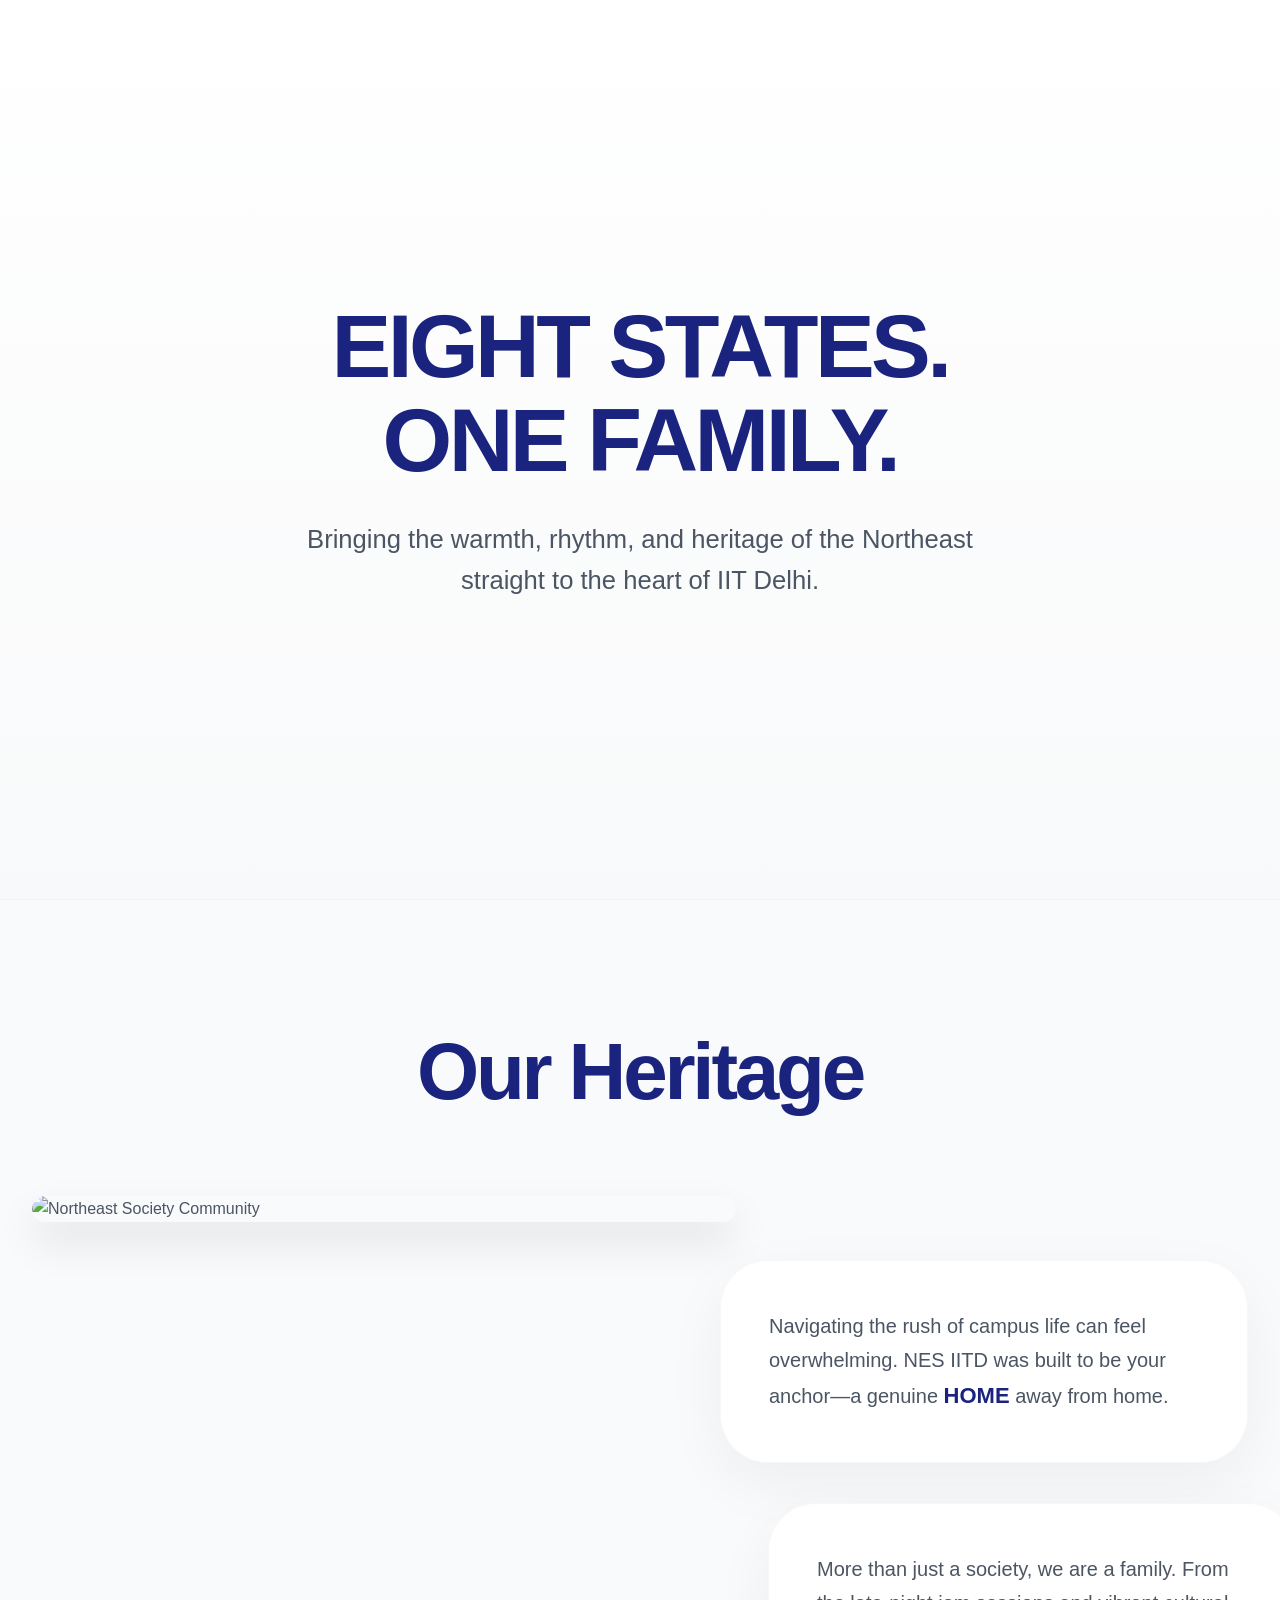
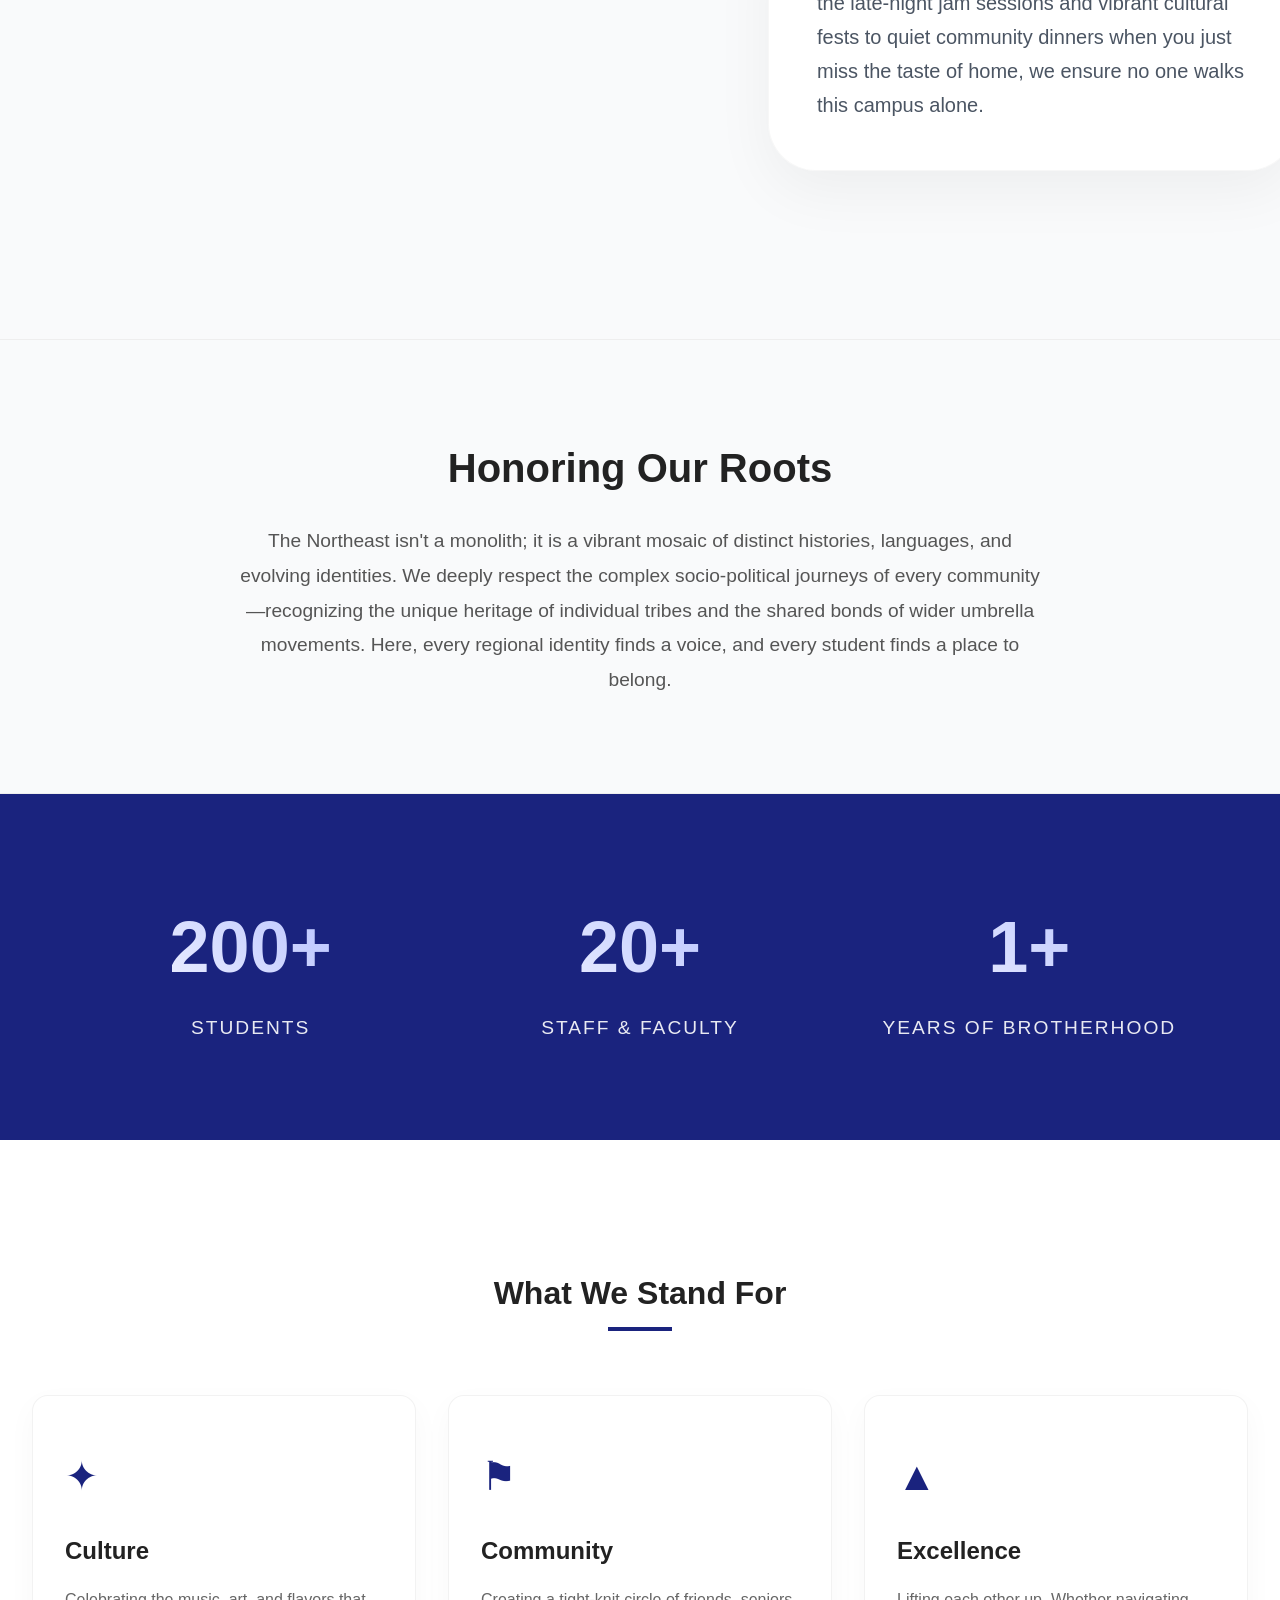
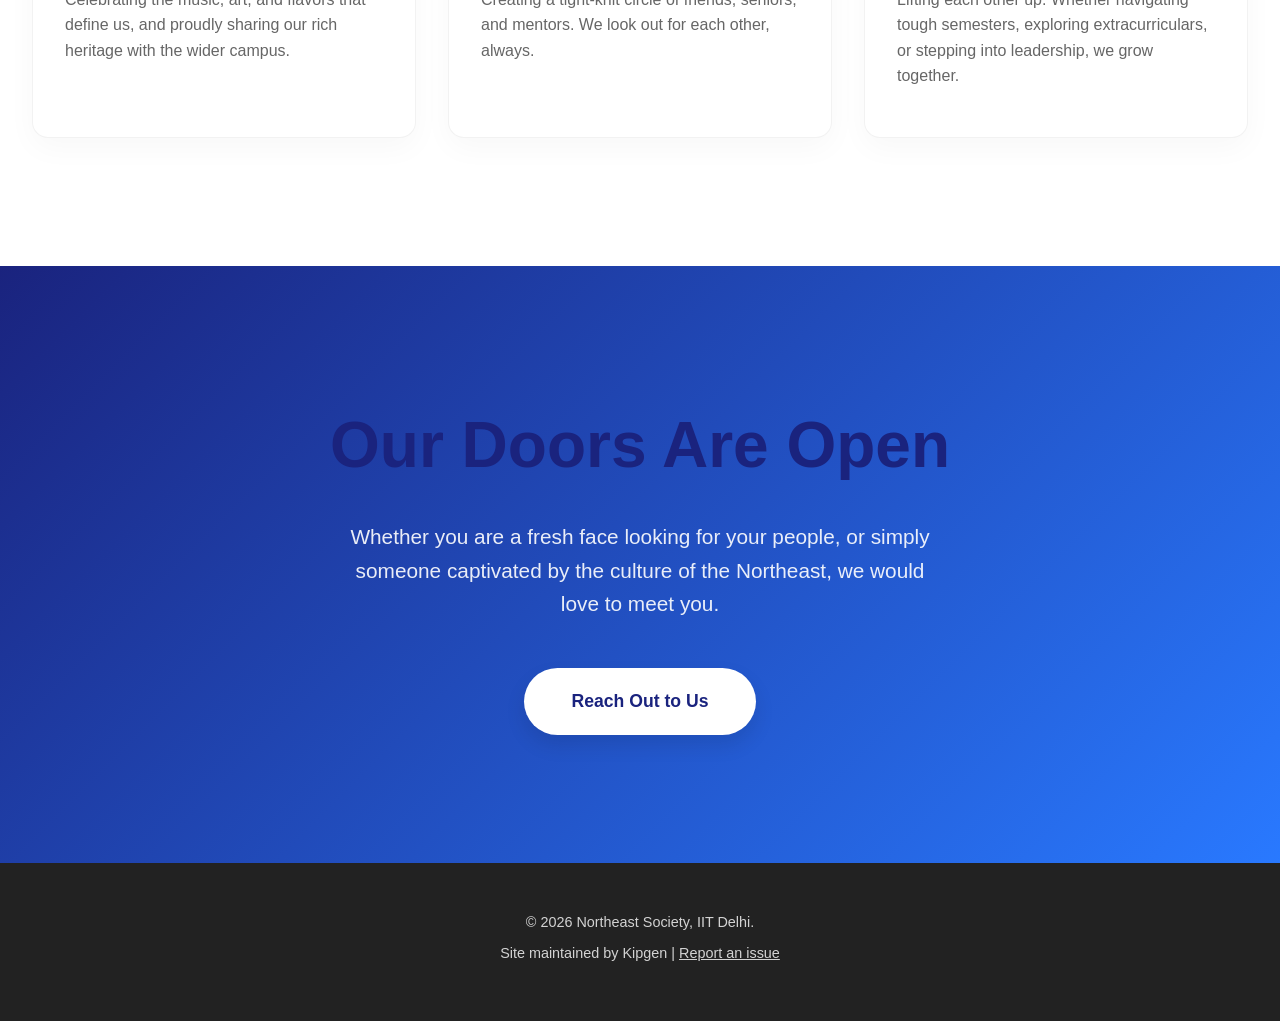
==== about.html @ 0f466239 "v15" ====
<!DOCTYPE html>
<html lang="en">
<head>
    <meta charset="UTF-8">
    <meta name="viewport" content="width=device-width, initial-scale=1.0">
    <meta http-equiv="Content-Security-Policy" content="default-src 'self'; img-src 'self' https://res.cloudinary.com; style-src 'self' 'unsafe-inline' https://fonts.googleapis.com; font-src 'self' https://fonts.gstatic.com; script-src 'self' 'unsafe-inline';">

    <title>Northeast Society, IIT Delhi</title>
    <meta name="description" content="The Northeast Society is your anchor at IIT Delhi. We bridge the gap between the Eight Sister States and campus life, creating a genuine home away from home.">
    <meta name="author" content="Northeast Society, IIT Delhi">
    <meta name="theme-color" content="#1A237E">

    <meta property="og:title" content="Northeast Society, IIT Delhi">
    <meta property="og:description" content="This is the official website for the Northeast Society, IITD. We are a family that bridges the gap between the Eight Sister States and campus life.">
    <meta property="og:image" content="https://res.cloudinary.com/dniy8inc1/image/upload/w_1200,q_auto,f_auto/v1780009978/neslogo_wqwnsd.jpg">
    <meta property="og:url" content="https://kipgenn.github.io/northeast-society-website/">
    <meta property="og:type" content="website">

    <link rel="icon" type="image/jpeg" href="https://res.cloudinary.com/dniy8inc1/image/upload/w_64,q_auto,f_auto/v1780009978/neslogo_wqwnsd.jpg">
    <link rel="apple-touch-icon" href="https://res.cloudinary.com/dniy8inc1/image/upload/w_180,q_auto,f_auto/v1780009978/neslogo_wqwnsd.jpg">
    <link rel="preconnect" href="https://fonts.googleapis.com">
    <link rel="preconnect" href="https://fonts.gstatic.com" crossorigin>
    <link href="https://fonts.googleapis.com/css2?family=Roboto:wght@400;500;700;900&display=swap" rel="stylesheet">
    <link rel="stylesheet" href="styles.css?v=15.0">
    <link rel="stylesheet" href="about.css?v=15.0">
</head>
<body> 

    <!-- <header>
        <div class="g1">
            <a href="index.html">
                <img src="https://res.cloudinary.com/dniy8inc1/image/upload/w_120,q_auto,f_auto/v1780009978/neslogo_wqwnsd.jpg" alt="NEO Logo">
                <div>
                    <h1>Northeast Society</h1>
                    <h2>IIT Delhi</h2>
                </div>
            </a>
        </div>
    </header> -->

    <main>
        
        <section class="hero-text-fullscreen">
            <div class="dynamic-text-container">
                <h1>Eight States.<br>One Family.</h1>
                <p>Bringing the warmth, rhythm, and heritage of the Northeast straight to the heart of IIT Delhi.</p>
            </div>
        </section>

<section class="about-section heritage-gallery">
    <h2 class="gallery-heading reveal-on-scroll">Our Heritage</h2>
    
    <div class="gallery-container">
        <div class="story-image reveal-on-scroll delay-1">
            <img src="https://res.cloudinary.com/dniy8inc1/image/upload/w_1200,c_fill,q_auto,f_auto/v1780111053/p22_uwu67s.jpg" alt="Northeast Society Community" loading="lazy">
        </div>
        
        <div class="story-content reveal-on-scroll delay-2">
            <div class="narrative-block first">
                <p>Navigating the rush of campus life can feel overwhelming. NES IITD was built to be your anchor—a genuine <span class="highlight">HOME</span> away from home.</p>
            </div>
            <div class="narrative-block second">
                <p>More than just a society, we are a family. From the late-night jam sessions and vibrant cultural fests to quiet community dinners when you just miss the taste of home, we ensure no one walks this campus alone.</p>
            </div>
        </div>
    </div>
</section>

        <section class="roots-section">
            <div class="roots-content">
                <h2>Honoring Our Roots</h2>
                <p>The Northeast isn't a monolith; it is a vibrant mosaic of distinct histories, languages, and evolving identities. We deeply respect the complex socio-political journeys of every community—recognizing the unique heritage of individual tribes and the shared bonds of wider umbrella movements. Here, every regional identity finds a voice, and every student finds a place to belong.</p>
            </div>
        </section>

        <section class="stats-container">
            <div class="stats-grid">
                <div class="stat-item">
                    <h4>200+</h4>
                    <p>Students</p>
                </div>
                <div class="stat-item">
                    <h4>20+</h4>
                    <p>Staff & Faculty</p>
                </div>
                <div class="stat-item">
                    <h4>1+</h4>
                    <p>Years of Brotherhood</p>
                </div>
            </div>
        </section>

        <section class="about-section">
            <div class="section-header">
                <h2>What We Stand For</h2>
                <div class="underline"></div>
            </div>
            
            <div class="pillars-grid">
                <div class="pillar-card">
                    <div class="pillar-icon">✦</div>
                    <h3>Culture</h3>
                    <p>Celebrating the music, art, and flavors that define us, and proudly sharing our rich heritage with the wider campus.</p>
                </div>
                <div class="pillar-card">
                    <div class="pillar-icon">⚑</div>
                    <h3>Community</h3>
                    <p>Creating a tight-knit circle of friends, seniors, and mentors. We look out for each other, always.</p>
                </div>
                <div class="pillar-card">
                    <div class="pillar-icon">▲</div>
                    <h3>Excellence</h3>
                    <p>Lifting each other up. Whether navigating tough semesters, exploring extracurriculars, or stepping into leadership, we grow together.</p>
                </div>
            </div>
        </section>

        <section class="cta-section">
            <h2>Our Doors Are Open</h2>
            <p>Whether you are a fresh face looking for your people, or simply someone captivated by the culture of the Northeast, we would love to meet you.</p>
            <a href="mailto:contact@northeastsocietyiitd67.com" class="cta-btn">Reach Out to Us</a>
        </section>

    </main>

    <footer>
        <div class="footer-content">
            <p>&copy; 2026 Northeast Society, IIT Delhi.</p>
            <p>
                Site maintained by Kipgen | <a href="mailto:thanggousemkipgen@example.com">Report an issue</a>
            </p>
        </div>
    </footer>

    <script src="script.js"></script>
</body>
</html>
---- styles.css ----
@import url('https://fonts.googleapis.com/css2?family=Roboto:wght@400;500;700;900&display=swap');

:root {
    --bg-color: #FAFAFA;
    --text-main: #222222;
    --accent: #1A237E; 
    --accent-vibrant: #2979FF; 
}

html, body {
    width: 100%;
    overflow-x: hidden;
}
html { scroll-behavior: smooth; }

* {
    margin: 0;
    padding: 0;
    box-sizing: border-box;
    -webkit-tap-highlight-color: transparent;
}

a:focus-visible, button:focus-visible {
    outline: 3px solid var(--accent-vibrant);
    outline-offset: 2px;
}

body {
    font-family: 'Segoe UI', Roboto, Helvetica, Arial, sans-serif;
    background-color: var(--bg-color);
    color: var(--text-main);
    line-height: 1.6;
    overflow-x: hidden;
}

/* GLOBAL STYLES */
section { padding: 5rem 1rem; }

.section-header { text-align: center; margin-bottom: 3rem; }
.section-header h2 { font-size: 2rem; color: var(--text-main); }
.section-header .underline { 
    width: 4rem; 
    height: 4px; 
    background-color: var(--accent); 
    margin: 0.5rem auto 0 auto; 
}

header {
    position: fixed;
    top: -150px; 
    left: 0;
    width: 100%;
    z-index: 9999;
    transition: top 0.4s cubic-bezier(0.25, 1, 0.5, 1);
    display: flex;
    justify-content: space-between;
    align-items: center;
    padding: 1rem 2rem;
    background: rgba(0, 0, 0, 0.65);
    backdrop-filter: blur(20px);
    -webkit-backdrop-filter: blur(20px);
    border-bottom: 1px solid rgba(255, 255, 255, 0.1);
    transition: top 0.4s cubic-bezier(0.25, 1, 0.5, 1), padding 0.3s ease, background 0.3s ease;
}

header.header-scrolled {
    top: 0; 
    padding: 0.5rem 2rem;
    background: rgba(0, 0, 0, 0.9);
}

.g1 {
    display: flex;
    flex-direction: row;
    align-items: center;
    gap: 1.2rem;
    transition: height 0.3s ease;
}

.g1 a {
    display: flex;
    align-items: center;
    gap: 1.2rem;
    text-decoration: none;
}

.g1 img {
    height: 5rem;
    width: auto;
    border-radius: 0.5rem;
    box-shadow: 0 0 0 2px rgba(255,255,255,0.6);
}

header.header-scrolled .g1 img {
    height: 3.5rem;
}

.g1 div {
    display: flex;
    flex-direction: column;
}

.g1 h1, .g1 h2 {
    margin: 0;
    line-height: 1.2;
}

.g1 h1 {
    color: #ffffff;
    font-size: 1.8rem;
    font-weight: 800;
}

.g1 h2 {
    font-size: 1.1rem;
    font-weight: 600;
    color: rgba(255, 255, 255, 0.8);
    letter-spacing: 0.05em;
    margin-top: 0.2rem;
}

/* HERO BLOCKS */
.hero-fullscreen {
    position: relative;
    height: 100vh;
    display: flex;
    align-items: center;
    justify-content: center;
    overflow: hidden;
    background-color: #000;
}
.hero-parallax-wrapper { position: absolute; top: -5%; left: -5%; width: 110%; height: 110%; z-index: 1; will-change: transform; }
.hero-bg { width: 100%; height: 100%; object-fit: cover; filter: brightness(0.5); transform: scale(1.05); animation: slowZoom 15s linear infinite alternate; transition: object-position 0.6s ease; }
.hero-content-main { text-align: center; color: white; z-index: 2; animation: fadeUp 1s cubic-bezier(0.165, 0.84, 0.44, 1) forwards; padding: 0 2rem; }
.hero-content-main h1 { font-size: clamp(3.5rem, 8vw, 7.5rem); font-weight: 900; letter-spacing: -0.04em; margin-bottom: 0.5rem; line-height: 1.1; text-shadow: 0 10px 30px rgba(0,0,0,0.5); }
.hero-content-main p { font-size: clamp(1rem, 2vw, 1.4rem); font-weight: 500; letter-spacing: 0.3em; text-transform: uppercase; opacity: 0.9; }

.hero-text-fullscreen {
    height: 100vh; 
    width: 100%;
    display: flex;
    align-items: center;
    justify-content: center;
    background-color: #ffffff;
    text-align: center;
    padding: 0 2rem;
    overflow: hidden;
    position: relative;
    border-bottom: 1px solid #f3f4f6; 
}
.dynamic-text-container { will-change: transform, opacity; }
.dynamic-text-container h1 { font-size: clamp(4rem, 10vw, 8rem); color: #1a237e; font-weight: 900; line-height: 1.05; margin-bottom: 1.5rem; letter-spacing: -0.04em; }
.dynamic-text-container p { font-size: clamp(1.1rem, 2vw, 1.5rem); color: #4b5563; max-width: 700px; margin: 0 auto; font-weight: 500; }

/* UTILITIES & ANIMATIONS */
.heritage-melt { background: linear-gradient(180deg, #ffffff 0%, #f9fafb 15%, #f9fafb 100%); }

@keyframes slowZoom { from { transform: scale(1.05); } to { transform: scale(1.15); } }
@keyframes fadeUp { from { opacity: 0; transform: translateY(30px); } to { opacity: 1; transform: translateY(0); } }
/* -----------------------------------------
   PAGE LOADER (PREMIUM WITH LOGO)
----------------------------------------- */
#page-loader {
    position: fixed; inset: 0; z-index: 99999; 
    background: #000000;
    display: flex; align-items: center; justify-content: center;
    transition: transform 1s cubic-bezier(0.75, 0, 0.25, 1), opacity 1s ease;
}

#page-loader.loader-hidden { 
    transform: translateY(-100%);
    opacity: 0;
    pointer-events: none; 
}

.loader-inner { 
    display: flex; flex-direction: column; align-items: center; 
}

.loader-logo { 
    width: 5.5rem; height: 5.5rem; border-radius: 50%; object-fit: cover; 
    opacity: 0;
    margin-bottom: 2rem; 
    animation: 
        premiumReveal 1.8s cubic-bezier(0.2, 1, 0.3, 1) forwards,
        logoBreathe 3s ease-in-out infinite 1.8s; 
}

.loader-wordmark { 
    display: flex; flex-direction: column; align-items: center; gap: 1.5rem; 
}

.loader-title { 
    font-size: clamp(1rem, 2.5vw, 1.6rem); 
    font-weight: 500; 
    letter-spacing: 0.5em; 
    color: #ffffff; 
    text-transform: uppercase; 
    display: flex; 
    justify-content: center; 
    margin-right: -0.5em; 
}

.loader-title .letter {
    display: inline-block;
    opacity: 0;
    animation: cinematicLetterWave 4.5s ease-in-out infinite;
    will-change: transform, opacity, filter;
}

.loader-title .letter.space { 
    width: 0.4em; 
}

.loader-sub { 
    font-size: 0.9rem; 
    font-weight: 400; 
    letter-spacing: 0.4em; 
    color: rgba(255, 255, 255, 0.6); 
    text-transform: uppercase; 
    margin-top: 1rem; 
    opacity: 0; 
    animation: 
        textFadeIn 2s ease 1.5s forwards,
        textPulse 3s ease-in-out infinite 3.5s; 
}

=
@keyframes textPulse {

    0%, 100% { opacity: 0.5; }
    50% { opacity: 0.9; }
}

/* --- THE KEYFRAMES --- */
@keyframes premiumReveal {
    0% { opacity: 0; transform: scale(0.8) translateY(20px); filter: blur(15px); box-shadow: 0 0 0 rgba(255,255,255,0); }
    100% { opacity: 1; transform: scale(1) translateY(0); filter: blur(0); box-shadow: 0 10px 40px rgba(255, 255, 255, 0.08); }
}

@keyframes logoBreathe {
    0%, 100% { box-shadow: 0 10px 40px rgba(255, 255, 255, 0.08); }
    50% { box-shadow: 0 10px 50px rgba(255, 255, 255, 0.25); }
}

@keyframes textFadeIn {
    0% { opacity: 0; transform: translateY(10px); }
    100% { opacity: 1; transform: translateY(0); }
}

@keyframes textPulse {
    0%, 100% { opacity: 0.3; }
    50% { opacity: 0.8; }
}

@keyframes cinematicLetterWave {
    0% { opacity: 0; filter: blur(8px); transform: translateY(8px) scale(0.95); }
    15%, 65% { opacity: 1; filter: blur(0); transform: translateY(0) scale(1); }
    80%, 100% { opacity: 0; filter: blur(8px); transform: translateY(-8px) scale(0.95); }
}
/* FOOTER */
footer { background-color: var(--text-main); color: #ffffff; text-align: center; padding: 3rem 1rem; }
footer p { font-size: 0.9rem; opacity: 0.8; color: #ffffff; margin-bottom: 0.5rem; }
footer a { color: #ffffff; text-decoration: underline; }


@media (max-width: 48rem) {
    header { padding: 0.8rem 1.2rem; }
    header .g1 img { height: 48px; border-radius: 6px; }
    header .g1 h1 { font-size: 1.3rem; }
    header .g1 h2 { font-size: 0.85rem; }
    .hero-bg { object-position: 75% center; } 
}


@media (prefers-reduced-motion: reduce) {
    .marquee-track { animation-play-state: paused !important; }
    .bento-card, .card, .marquee-track img { transition: none !important; transform: none !important; }
    .hero-bg { animation: none !important; }
}

.scroll-cascade {
    position: absolute;
    bottom: 2.5rem;
    left: 50%;
    transform: translateX(-50%);
    display: flex;
    flex-direction: column;
    align-items: center;
    z-index: 50;
    color: #ffffff;
    opacity: 0.8;
    transition: opacity 0.3s ease;
    mix-blend-mode: difference;
    will-change: opacity;
    backface-visibility: hidden;
}

.scroll-cascade:hover { opacity: 1; }
.scroll-cascade .chevron { width: 2.5rem; height: 2.5rem; opacity: 0; animation: cascade-pulse 2s infinite cubic-bezier(0.4, 0, 0.2, 1); }
.scroll-cascade .chevron + .chevron { margin-top: -1.5rem; }
.scroll-cascade .c1 { animation-delay: 0s; }
.scroll-cascade .c2 { animation-delay: 0.15s; }
.scroll-cascade .c3 { animation-delay: 0.3s; }

@keyframes cascade-pulse {
    0% { opacity: 0; transform: translateY(-10px); }
    50% { opacity: 1; transform: translateY(0); }
    100% { opacity: 0; transform: translateY(10px); }
}

#featured-content { scroll-margin-top: 4.5rem; }
---- about.css ----
body {
    font-family: 'Roboto', sans-serif;
    -webkit-font-smoothing: antialiased; 
    -moz-osx-font-smoothing: grayscale;
    color: #4b5563; 
    background-color: #ffffff;
}

h1, h2, h3, h4, h5, h6 {
    font-family: 'Roboto', sans-serif;
    color: #1a237e; 
    margin: 0;
}

p, a, span, div {
    font-family: inherit;
}


.hero-text-fullscreen {
    min-height: 80vh;
    display: flex;
    align-items: center;
    justify-content: center;
    text-align: center;
    padding: 2rem;
    background: linear-gradient(to bottom, #ffffff, #f8f9fa);
    position: relative;
    overflow: hidden;
}

.dynamic-text-container {
    will-change: transform, opacity;
    max-width: 80rem;
    margin: 0 auto;
}

.dynamic-text-container h1 {
    font-size: clamp(3.5rem, 7vw, 6rem);
    font-weight: 900;
    color: var(--accent);
    line-height: 1.05;
    margin-bottom: 2rem;
    letter-spacing: -0.04em;
    text-transform: uppercase;
}

.dynamic-text-container p {
    font-size: clamp(1.2rem, 2.5vw, 1.6rem);
    color: #4b5563;
    max-width: 700px;
    margin: 0 auto;
    line-height: 1.6;
    font-weight: 400;
}

.about-section {
    padding: 8rem 2rem;
    max-width: 85rem;
    margin: 0 auto;
}

.story-grid {
    display: grid;
    grid-template-columns: 1fr 1fr;
    gap: 4rem;
    align-items: center;
}

.story-text h2 {
    font-size: 3rem;
    color: var(--text-main);
    margin-bottom: 2rem;
    position: relative;
}

.story-text h2::after {
    content: '';
    position: absolute;
    bottom: -10px;
    left: 0;
    width: 60px;
    height: 4px;
    background-color: var(--accent);
    border-radius: 2px;
}

.story-text p {
    font-size: 1.15rem;
    line-height: 1.8;
    color: #444;
    margin-bottom: 1.5rem;
}

.story-image {
    position: relative;
    border-radius: 1rem;
    overflow: hidden;
    box-shadow: 0 20px 40px rgba(0,0,0,0.1);
}

.story-image img {
    width: 100%;
    height: 100%;
    object-fit: cover;
    display: block;
    transition: transform 0.7s ease;
}

.story-image:hover img {
    transform: scale(1.05);
}

.pillars-grid {
    display: grid;
    grid-template-columns: repeat(auto-fit, minmax(280px, 1fr));
    gap: 2rem;
    margin-top: 4rem;
}

.pillar-card {
    background: #ffffff;
    padding: 3rem 2rem;
    border-radius: 1rem;
    box-shadow: 0 10px 30px rgba(0,0,0,0.03);
    border: 1px solid rgba(0,0,0,0.05);
    transition: all 0.4s cubic-bezier(0.175, 0.885, 0.32, 1.275);
}

.pillar-card:hover {
    transform: translateY(-10px);
    box-shadow: 0 20px 40px rgba(26, 35, 126, 0.1);
    border-color: rgba(26, 35, 126, 0.2);
}

.pillar-icon {
    font-size: 2.5rem;
    color: var(--accent);
    margin-bottom: 1.5rem;
}

.pillar-card h3 {
    font-size: 1.5rem;
    margin-bottom: 1rem;
    color: var(--text-main);
}

.pillar-card p {
    color: #666;
    line-height: 1.6;
}

.stats-container {
    background-color: var(--accent);
    padding: 6rem 2rem;
    color: white;
    text-align: center;
}

.stats-grid {
    display: grid;
    grid-template-columns: repeat(auto-fit, minmax(200px, 1fr));
    gap: 3rem;
    max-width: 70rem;
    margin: 0 auto;
}

.stat-item h4 {
    font-size: 4.5rem;
    font-weight: 800;
    margin-bottom: 0.5rem;
    background: linear-gradient(45deg, #ffffff, #a3b1ff);
    -webkit-background-clip: text;
    -webkit-text-fill-color: transparent;
}

.stat-item p {
    font-size: 1.2rem;
    font-weight: 500;
    text-transform: uppercase;
    letter-spacing: 2px;
    opacity: 0.9;
}

.roots-section {
    background-color: #F9FAFB;
    padding: 6rem 2rem;
    border-top: 1px solid #eee;
    border-bottom: 1px solid #eee;
}

.roots-content {
    max-width: 50rem;
    margin: 0 auto;
    text-align: center;
}

.roots-content h2 {
    font-size: 2.5rem;
    color: var(--text-main);
    margin-bottom: 1.5rem;
}

.roots-content p {
    font-size: 1.2rem;
    line-height: 1.8;
    color: #555;
}

.legacy-grid {
    display: grid;
    grid-template-columns: 1fr 1fr;
    gap: 3rem;
    margin-top: 3rem;
    align-items: center;
}

.legacy-text p {
    font-size: 1.15rem;
    line-height: 1.8;
    color: #444;
    margin-bottom: 1rem;
}

.cta-section {
    background: linear-gradient(135deg, var(--accent), var(--accent-vibrant));
    padding: 8rem 2rem;
    text-align: center;
    color: white;
}

.cta-section h2 {
    font-size: clamp(2.5rem, 5vw, 4rem);
    font-weight: 800;
    margin-bottom: 1.5rem;
}

.cta-section p {
    font-size: 1.3rem;
    opacity: 0.9;
    margin-bottom: 3rem;
    max-width: 600px;
    margin-left: auto;
    margin-right: auto;
}

.cta-btn {
    display: inline-block;
    padding: 1.2rem 3rem;
    background-color: white;
    color: var(--accent);
    text-decoration: none;
    border-radius: 3rem;
    font-weight: 700;
    font-size: 1.1rem;
    transition: all 0.3s ease;
    box-shadow: 0 10px 20px rgba(0,0,0,0.1);
}

.cta-btn:hover {
    transform: translateY(-3px);
    box-shadow: 0 15px 30px rgba(0,0,0,0.2);
}

@keyframes fadeUp {
    from { opacity: 0; transform: translateY(30px); }
    to { opacity: 1; transform: translateY(0); }
}

@media (max-width: 64rem) {
    .story-grid { grid-template-columns: 1fr; }
    .story-image { order: -1; }
    .about-section { padding: 4rem 2rem; }
}
/* HERITAGE GALLERY LAYOUT */
.heritage-gallery {
    padding: 8rem 2rem;
    background-color: #f9fafb;
    overflow-x: hidden;
}

.gallery-heading {
    font-size: clamp(3rem, 7vw, 5rem);
    color: #1a237e;
    font-weight: 900;
    text-align: center;
    max-width: 900px;
    margin: 0 auto 5rem auto;
    letter-spacing: -0.04em;
    line-height: 1.1;
}

.gallery-container {
    position: relative;
    max-width: 1400px;
    margin: 0 auto;
    display: flex;
    align-items: flex-start;
    gap: 4rem;
}

.heritage-gallery .story-image {
    width: 60%;
    position: relative;
    z-index: 1;
}

.heritage-gallery .story-image img {
    width: 100%;
    height: auto;
    object-fit: cover;
    border-radius: 48px; 
    filter: saturate(110%);
    box-shadow: 0 30px 60px -15px rgba(26, 35, 126, 0.2);
    position: relative;
    z-index: 1;
    
    transform: translateZ(0); 
    backface-visibility: hidden;
    will-change: transform;
}
.heritage-gallery .story-content {
    width: 45%;
    margin-top: 4rem;
    margin-left: -5rem;
    position: relative;
    z-index: 10; 
}

.narrative-block {
    background: rgba(255, 255, 255, 0.95);
    backdrop-filter: blur(10px);
    padding: 3rem;
    border-radius: 48px;
    box-shadow: 0 20px 60px rgba(0, 0, 0, 0.05);
    border: 1px solid rgba(0, 0, 0, 0.03);
    margin-bottom: 2.5rem;
}

.narrative-block p {
    font-size: 1.25rem;
    color: #4b5563;
    line-height: 1.7;
    margin: 0;
}

.narrative-block .highlight {
    font-weight: 700;
    color: #1a237e;
    font-size: 1.1em;
}

.heritage-gallery .story-content .second {
    margin-left: 3rem;
    width: 100%;
}

@media (max-width: 1024px) {
    .gallery-container {
        flex-direction: column;
        gap: 0;
    }
    .heritage-gallery .story-image,
    .heritage-gallery .story-content {
        width: 100%;
    }
    .heritage-gallery .story-image {
        margin-bottom: 0;
    }
    .heritage-gallery .story-content {
        margin-top: -4rem;
        margin-left: 0;
    }
    .heritage-gallery .story-image img {
        border-radius: 60px;
    }
    .narrative-block {
        border-radius: 24px;
        padding: 2rem;
    }
    .heritage-gallery .story-content .second {
        margin-left: 0;
        width: 100%;
    }
}

* {
    margin: 0;
    padding: 0;
    box-sizing: border-box;
    outline: 0px !important; 
    -webkit-tap-highlight-color: transparent;
}

html, body {
    width: 100%;
    overflow-x: hidden; 
}
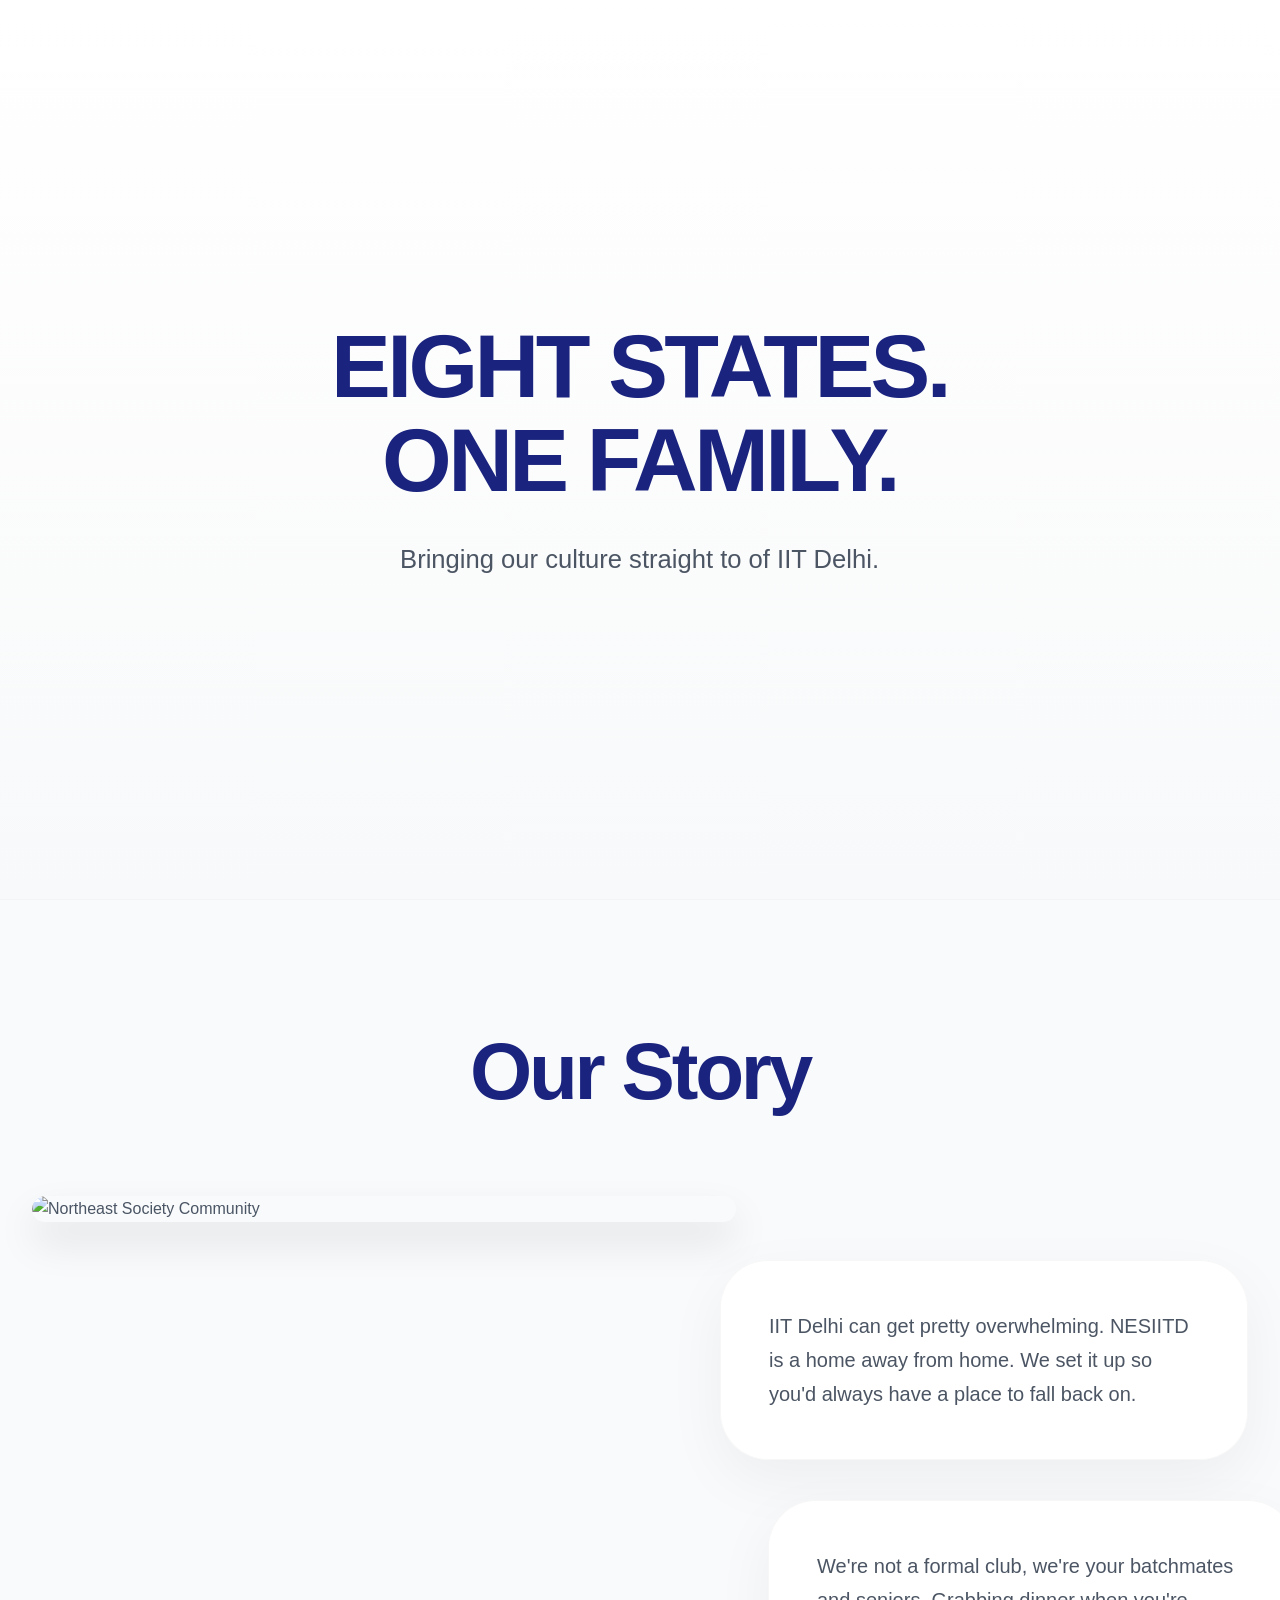
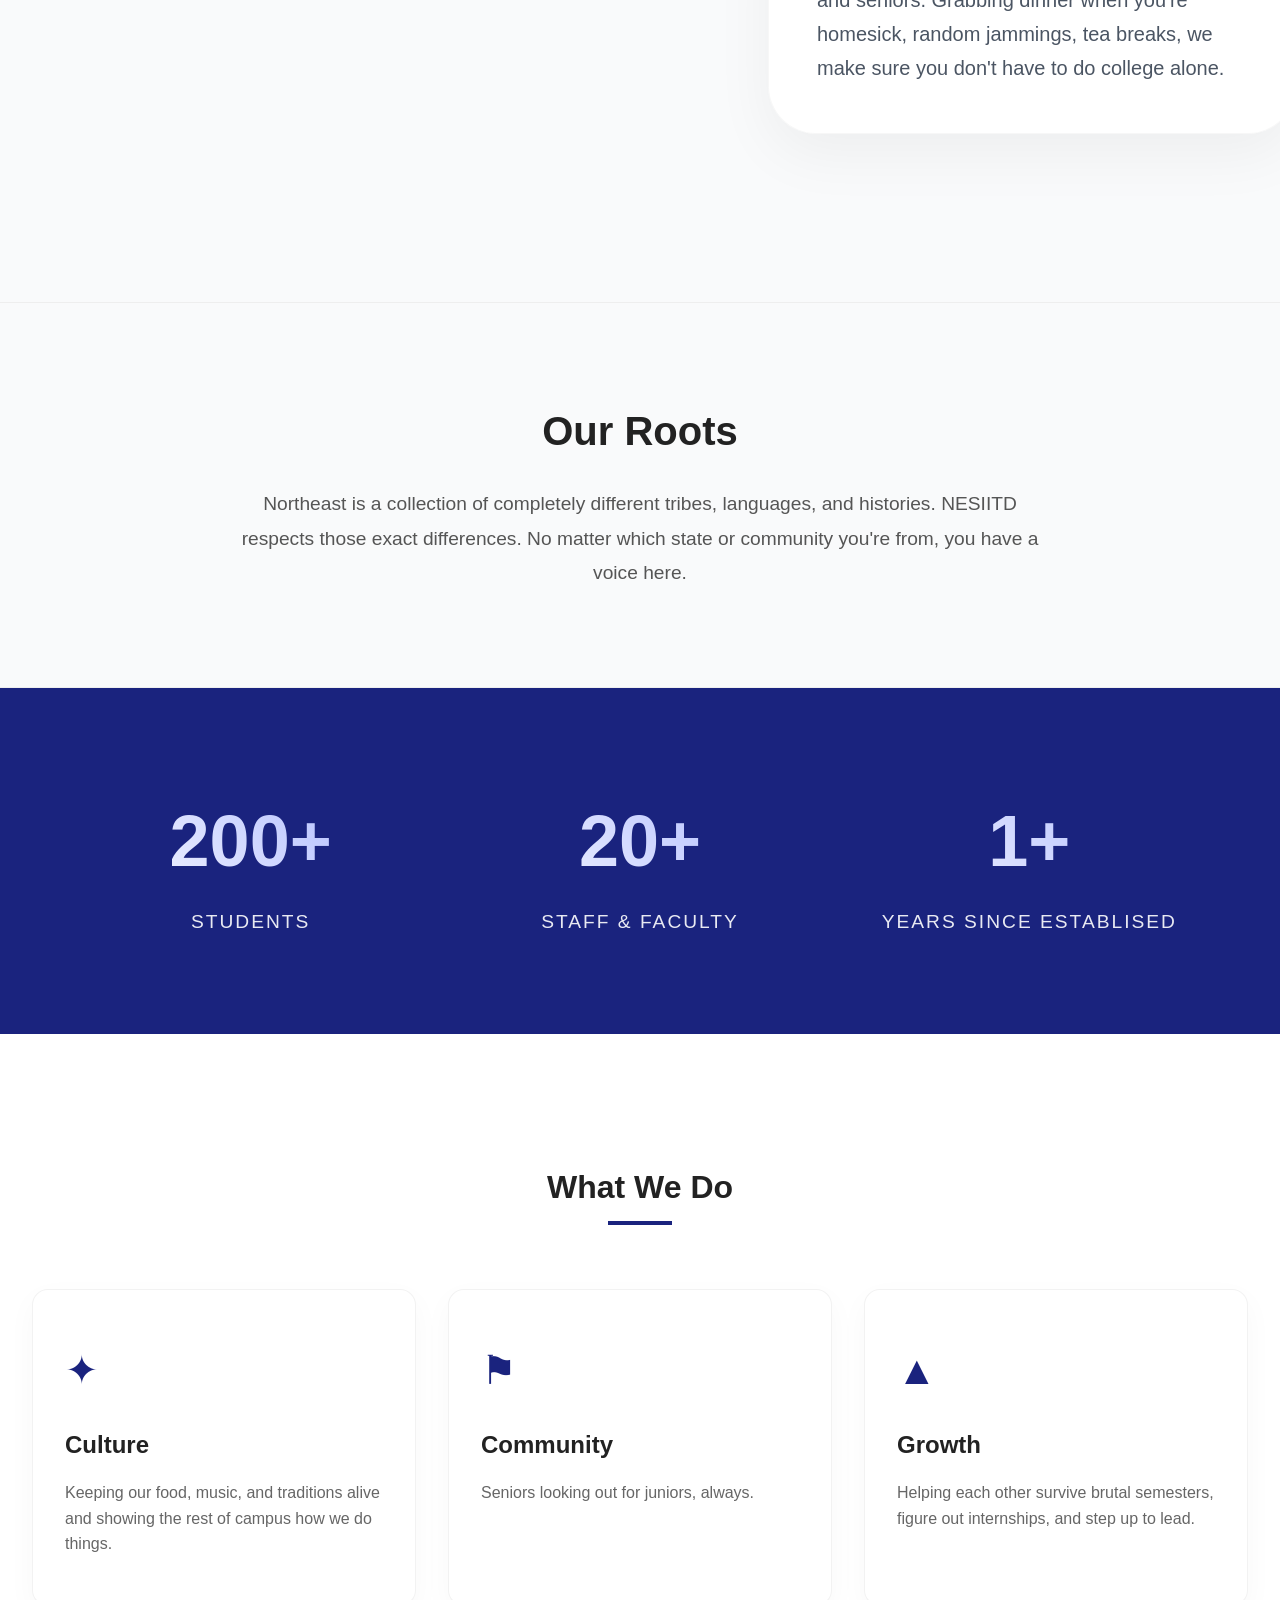
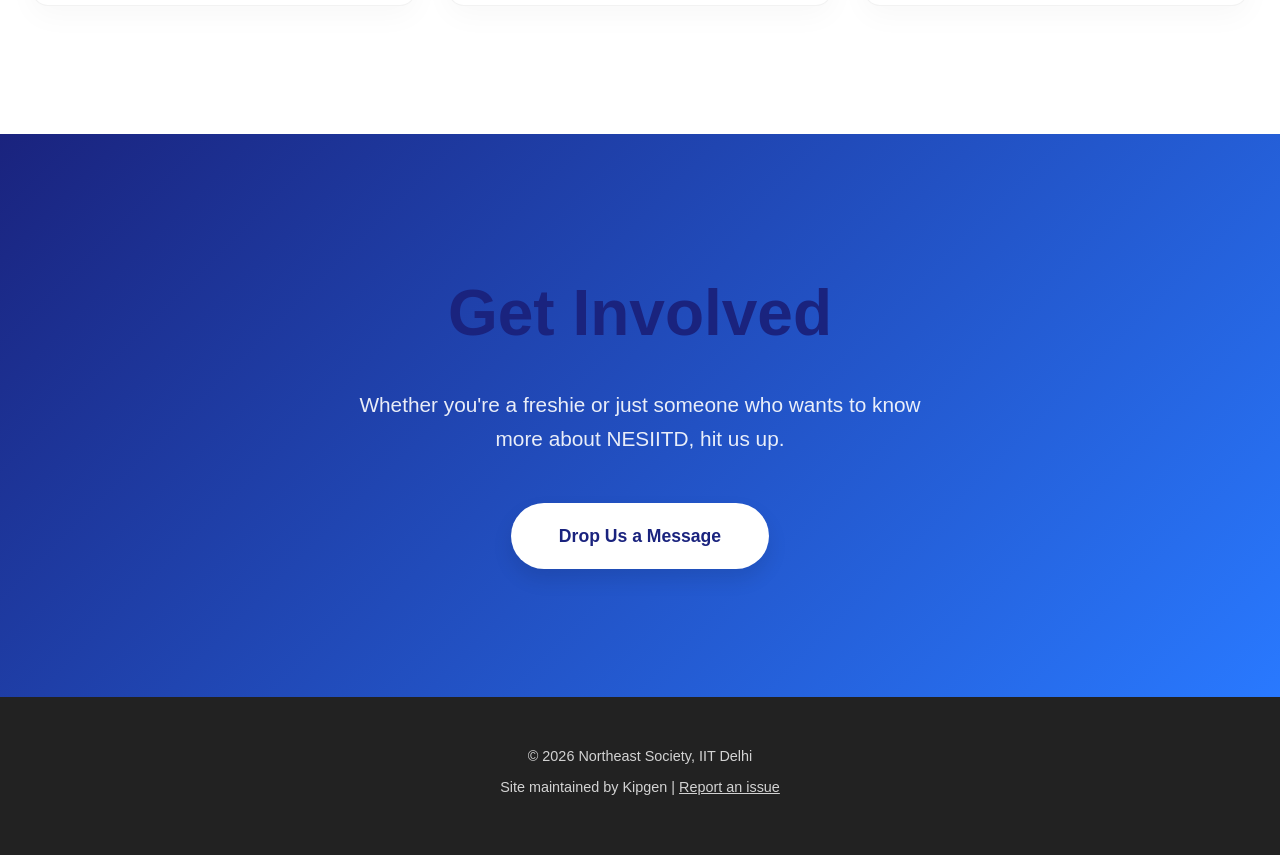
==== commit 3bf1ad1f: "v15" ====
--- a/about.html
+++ b/about.html
@@ -6,12 +6,12 @@
     <meta http-equiv="Content-Security-Policy" content="default-src 'self'; img-src 'self' https://res.cloudinary.com; style-src 'self' 'unsafe-inline' https://fonts.googleapis.com; font-src 'self' https://fonts.gstatic.com; script-src 'self' 'unsafe-inline';">
 
     <title>Northeast Society, IIT Delhi</title>
-    <meta name="description" content="The Northeast Society is your anchor at IIT Delhi. We bridge the gap between the Eight Sister States and campus life, creating a genuine home away from home.">
+    <meta name="description" content="NESIITD is a home away from home. We bridge the gap between the Eight Sister States and campus life.">
     <meta name="author" content="Northeast Society, IIT Delhi">
     <meta name="theme-color" content="#1A237E">
 
     <meta property="og:title" content="Northeast Society, IIT Delhi">
-    <meta property="og:description" content="This is the official website for the Northeast Society, IITD. We are a family that bridges the gap between the Eight Sister States and campus life.">
+    <meta property="og:description" content="The official website for NESIITD. A family that bridges the gap between the Eight Sister States and campus life.">
     <meta property="og:image" content="https://res.cloudinary.com/dniy8inc1/image/upload/w_1200,q_auto,f_auto/v1780009978/neslogo_wqwnsd.jpg">
     <meta property="og:url" content="https://kipgenn.github.io/northeast-society-website/">
     <meta property="og:type" content="website">
@@ -43,12 +43,12 @@
         <section class="hero-text-fullscreen">
             <div class="dynamic-text-container">
                 <h1>Eight States.<br>One Family.</h1>
-                <p>Bringing the warmth, rhythm, and heritage of the Northeast straight to the heart of IIT Delhi.</p>
+                <p>Bringing our culture straight to of IIT Delhi.</p>
             </div>
         </section>
 
 <section class="about-section heritage-gallery">
-    <h2 class="gallery-heading reveal-on-scroll">Our Heritage</h2>
+    <h2 class="gallery-heading reveal-on-scroll">Our Story</h2>
     
     <div class="gallery-container">
         <div class="story-image reveal-on-scroll delay-1">
@@ -57,10 +57,10 @@
         
         <div class="story-content reveal-on-scroll delay-2">
             <div class="narrative-block first">
-                <p>Navigating the rush of campus life can feel overwhelming. NES IITD was built to be your anchor—a genuine <span class="highlight">HOME</span> away from home.</p>
+                <p>IIT Delhi can get pretty overwhelming. NESIITD is a home away from home. We set it up so you'd always have a place to fall back on.</p>
             </div>
             <div class="narrative-block second">
-                <p>More than just a society, we are a family. From the late-night jam sessions and vibrant cultural fests to quiet community dinners when you just miss the taste of home, we ensure no one walks this campus alone.</p>
+                <p>We're not a formal club, we're your batchmates and seniors. Grabbing dinner when you're homesick, random jammings, tea breaks, we make sure you don't have to do college alone.</p>
             </div>
         </div>
     </div>
@@ -68,8 +68,8 @@
 
         <section class="roots-section">
             <div class="roots-content">
-                <h2>Honoring Our Roots</h2>
-                <p>The Northeast isn't a monolith; it is a vibrant mosaic of distinct histories, languages, and evolving identities. We deeply respect the complex socio-political journeys of every community—recognizing the unique heritage of individual tribes and the shared bonds of wider umbrella movements. Here, every regional identity finds a voice, and every student finds a place to belong.</p>
+                <h2>Our Roots</h2>
+                <p>Northeast is a collection of completely different tribes, languages, and histories. NESIITD respects those exact differences. No matter which state or community you're from, you have a voice here.</p>
             </div>
         </section>
 
@@ -85,14 +85,14 @@
                 </div>
                 <div class="stat-item">
                     <h4>1+</h4>
-                    <p>Years of Brotherhood</p>
+                    <p>Years since Establised</p>
                 </div>
             </div>
         </section>
 
         <section class="about-section">
             <div class="section-header">
-                <h2>What We Stand For</h2>
+                <h2>What We Do</h2>
                 <div class="underline"></div>
             </div>
             
@@ -100,32 +100,32 @@
                 <div class="pillar-card">
                     <div class="pillar-icon">✦</div>
                     <h3>Culture</h3>
-                    <p>Celebrating the music, art, and flavors that define us, and proudly sharing our rich heritage with the wider campus.</p>
+                    <p>Keeping our food, music, and traditions alive and showing the rest of campus how we do things.</p>
                 </div>
                 <div class="pillar-card">
                     <div class="pillar-icon">⚑</div>
                     <h3>Community</h3>
-                    <p>Creating a tight-knit circle of friends, seniors, and mentors. We look out for each other, always.</p>
+                    <p>Seniors looking out for juniors, always.</p>
                 </div>
                 <div class="pillar-card">
                     <div class="pillar-icon">▲</div>
-                    <h3>Excellence</h3>
-                    <p>Lifting each other up. Whether navigating tough semesters, exploring extracurriculars, or stepping into leadership, we grow together.</p>
+                    <h3>Growth</h3>
+                    <p>Helping each other survive brutal semesters, figure out internships, and step up to lead.</p>
                 </div>
             </div>
         </section>
 
         <section class="cta-section">
-            <h2>Our Doors Are Open</h2>
-            <p>Whether you are a fresh face looking for your people, or simply someone captivated by the culture of the Northeast, we would love to meet you.</p>
-            <a href="mailto:contact@northeastsocietyiitd67.com" class="cta-btn">Reach Out to Us</a>
+            <h2>Get Involved</h2>
+            <p>Whether you're a freshie or just someone who wants to know more about NESIITD, hit us up.</p>
+            <a href="mailto:contact@northeastsocietyiitd67.com" class="cta-btn">Drop Us a Message</a>
         </section>
 
     </main>
 
     <footer>
         <div class="footer-content">
-            <p>&copy; 2026 Northeast Society, IIT Delhi.</p>
+            <p>&copy; 2026 Northeast Society, IIT Delhi</p>
             <p>
                 Site maintained by Kipgen | <a href="mailto:thanggousemkipgen@example.com">Report an issue</a>
             </p>
--- a/styles.css
+++ b/styles.css
@@ -10,7 +10,16 @@
 html, body {
     width: 100%;
     overflow-x: hidden;
-}
+    -ms-overflow-style: none;
+    scrollbar-width: none;
+}
+
+html::-webkit-scrollbar, body::-webkit-scrollbar {
+    display: none;
+    width: 0px;
+    background: transparent;
+}
+
 html { scroll-behavior: smooth; }
 
 * {
@@ -33,11 +42,12 @@
     overflow-x: hidden;
 }
 
-/* GLOBAL STYLES */
 section { padding: 5rem 1rem; }
 
 .section-header { text-align: center; margin-bottom: 3rem; }
+
 .section-header h2 { font-size: 2rem; color: var(--text-main); }
+
 .section-header .underline { 
     width: 4rem; 
     height: 4px; 
@@ -119,7 +129,6 @@
     margin-top: 0.2rem;
 }
 
-/* HERO BLOCKS */
 .hero-fullscreen {
     position: relative;
     height: 100vh;
@@ -129,10 +138,15 @@
     overflow: hidden;
     background-color: #000;
 }
+
 .hero-parallax-wrapper { position: absolute; top: -5%; left: -5%; width: 110%; height: 110%; z-index: 1; will-change: transform; }
+
 .hero-bg { width: 100%; height: 100%; object-fit: cover; filter: brightness(0.5); transform: scale(1.05); animation: slowZoom 15s linear infinite alternate; transition: object-position 0.6s ease; }
+
 .hero-content-main { text-align: center; color: white; z-index: 2; animation: fadeUp 1s cubic-bezier(0.165, 0.84, 0.44, 1) forwards; padding: 0 2rem; }
+
 .hero-content-main h1 { font-size: clamp(3.5rem, 8vw, 7.5rem); font-weight: 900; letter-spacing: -0.04em; margin-bottom: 0.5rem; line-height: 1.1; text-shadow: 0 10px 30px rgba(0,0,0,0.5); }
+
 .hero-content-main p { font-size: clamp(1rem, 2vw, 1.4rem); font-weight: 500; letter-spacing: 0.3em; text-transform: uppercase; opacity: 0.9; }
 
 .hero-text-fullscreen {
@@ -148,18 +162,19 @@
     position: relative;
     border-bottom: 1px solid #f3f4f6; 
 }
+
 .dynamic-text-container { will-change: transform, opacity; }
+
 .dynamic-text-container h1 { font-size: clamp(4rem, 10vw, 8rem); color: #1a237e; font-weight: 900; line-height: 1.05; margin-bottom: 1.5rem; letter-spacing: -0.04em; }
+
 .dynamic-text-container p { font-size: clamp(1.1rem, 2vw, 1.5rem); color: #4b5563; max-width: 700px; margin: 0 auto; font-weight: 500; }
 
-/* UTILITIES & ANIMATIONS */
 .heritage-melt { background: linear-gradient(180deg, #ffffff 0%, #f9fafb 15%, #f9fafb 100%); }
 
 @keyframes slowZoom { from { transform: scale(1.05); } to { transform: scale(1.15); } }
+
 @keyframes fadeUp { from { opacity: 0; transform: translateY(30px); } to { opacity: 1; transform: translateY(0); } }
-/* -----------------------------------------
-   PAGE LOADER (PREMIUM WITH LOGO)
------------------------------------------ */
+
 #page-loader {
     position: fixed; inset: 0; z-index: 99999; 
     background: #000000;
@@ -225,14 +240,6 @@
         textPulse 3s ease-in-out infinite 3.5s; 
 }
 
-=
-@keyframes textPulse {
-
-    0%, 100% { opacity: 0.5; }
-    50% { opacity: 0.9; }
-}
-
-/* --- THE KEYFRAMES --- */
 @keyframes premiumReveal {
     0% { opacity: 0; transform: scale(0.8) translateY(20px); filter: blur(15px); box-shadow: 0 0 0 rgba(255,255,255,0); }
     100% { opacity: 1; transform: scale(1) translateY(0); filter: blur(0); box-shadow: 0 10px 40px rgba(255, 255, 255, 0.08); }
@@ -258,11 +265,12 @@
     15%, 65% { opacity: 1; filter: blur(0); transform: translateY(0) scale(1); }
     80%, 100% { opacity: 0; filter: blur(8px); transform: translateY(-8px) scale(0.95); }
 }
-/* FOOTER */
+
 footer { background-color: var(--text-main); color: #ffffff; text-align: center; padding: 3rem 1rem; }
+
 footer p { font-size: 0.9rem; opacity: 0.8; color: #ffffff; margin-bottom: 0.5rem; }
+
 footer a { color: #ffffff; text-decoration: underline; }
-
 
 @media (max-width: 48rem) {
     header { padding: 0.8rem 1.2rem; }
@@ -271,7 +279,6 @@
     header .g1 h2 { font-size: 0.85rem; }
     .hero-bg { object-position: 75% center; } 
 }
-
 
 @media (prefers-reduced-motion: reduce) {
     .marquee-track { animation-play-state: paused !important; }
@@ -297,10 +304,15 @@
 }
 
 .scroll-cascade:hover { opacity: 1; }
+
 .scroll-cascade .chevron { width: 2.5rem; height: 2.5rem; opacity: 0; animation: cascade-pulse 2s infinite cubic-bezier(0.4, 0, 0.2, 1); }
+
 .scroll-cascade .chevron + .chevron { margin-top: -1.5rem; }
+
 .scroll-cascade .c1 { animation-delay: 0s; }
+
 .scroll-cascade .c2 { animation-delay: 0.15s; }
+
 .scroll-cascade .c3 { animation-delay: 0.3s; }
 
 @keyframes cascade-pulse {
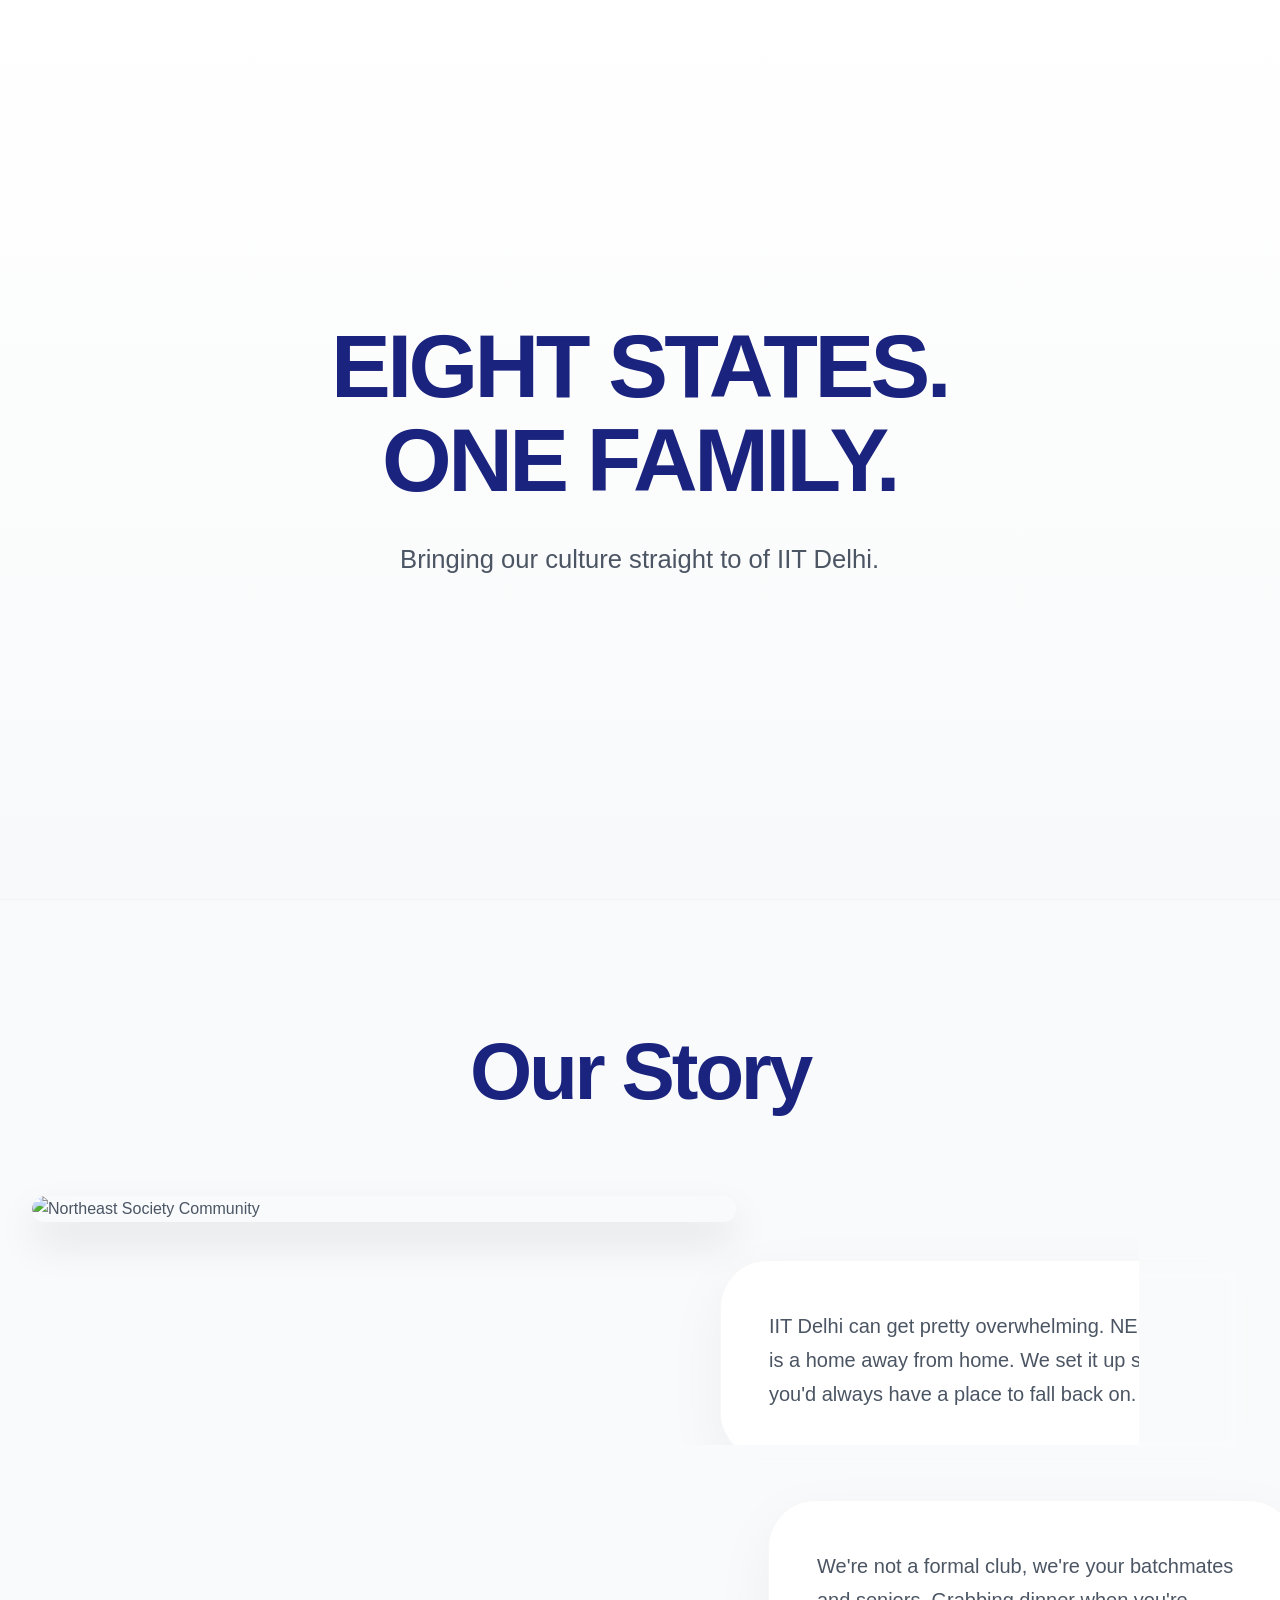
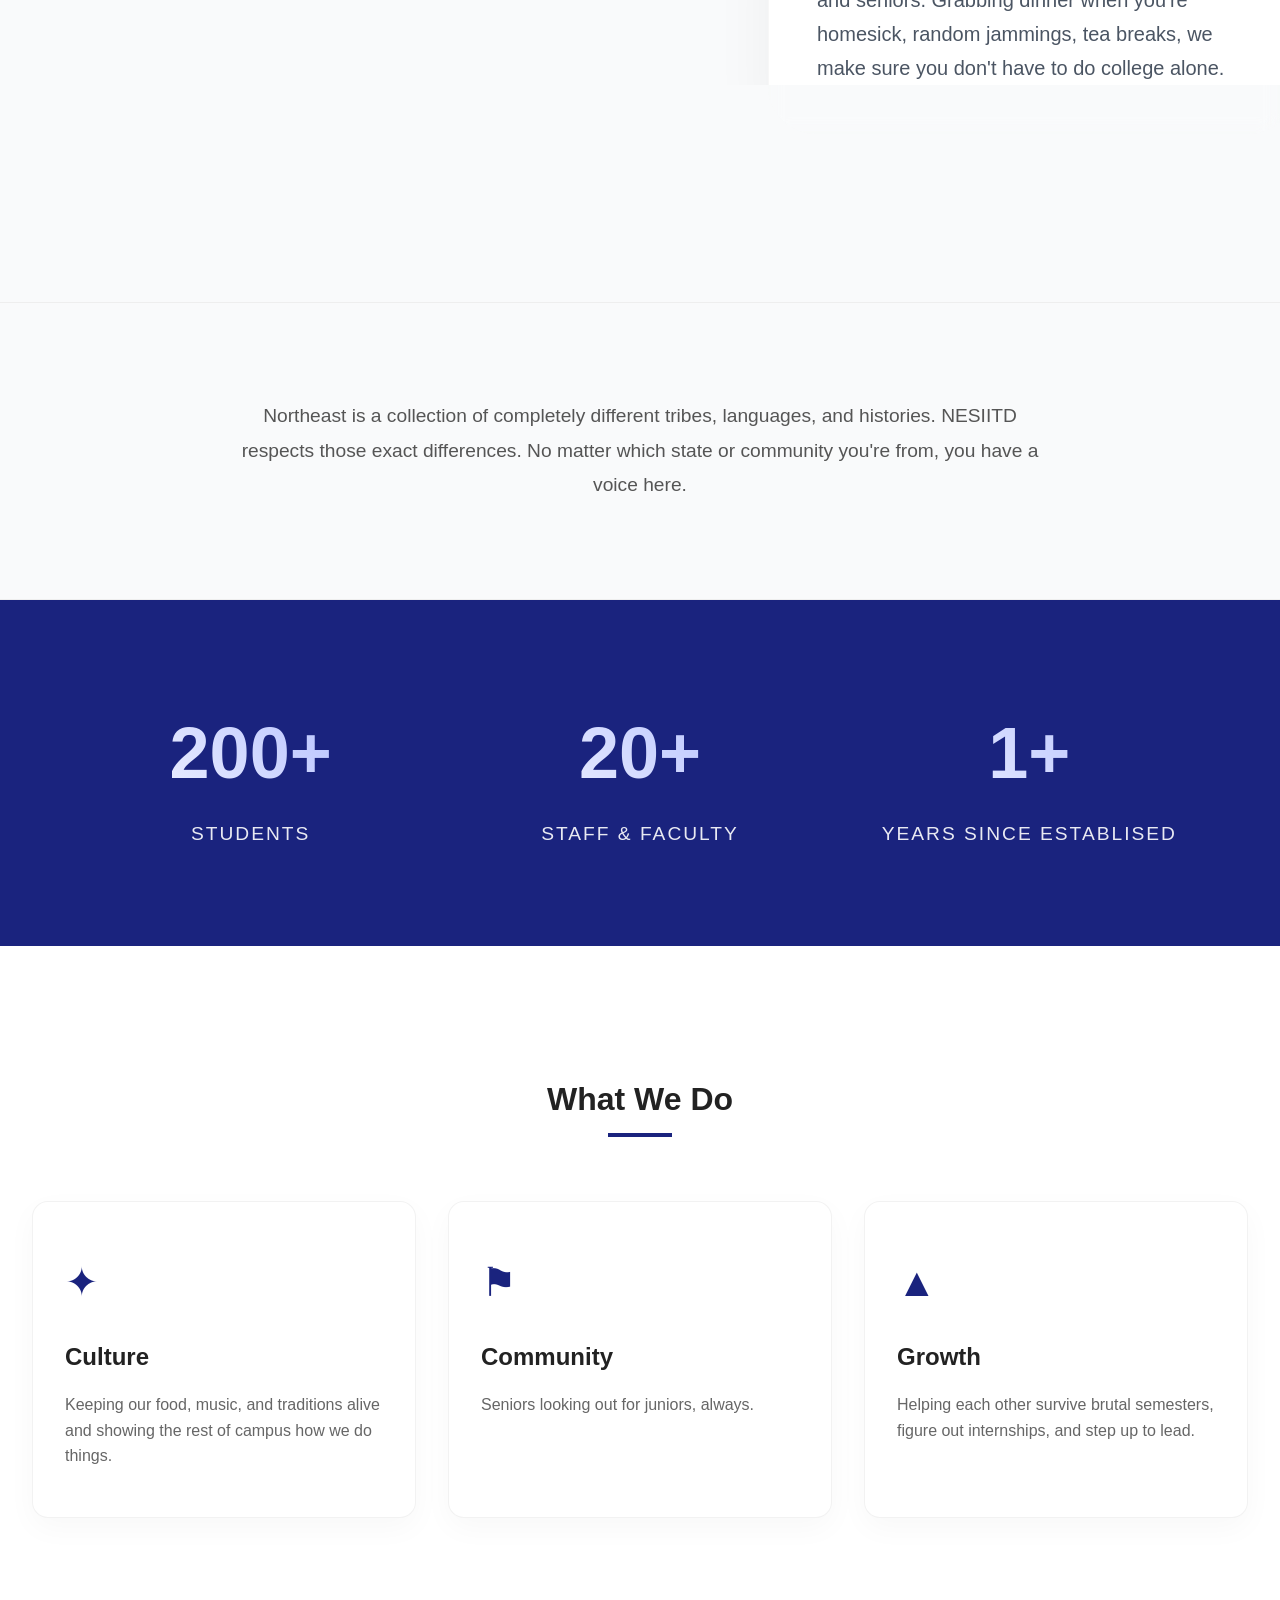
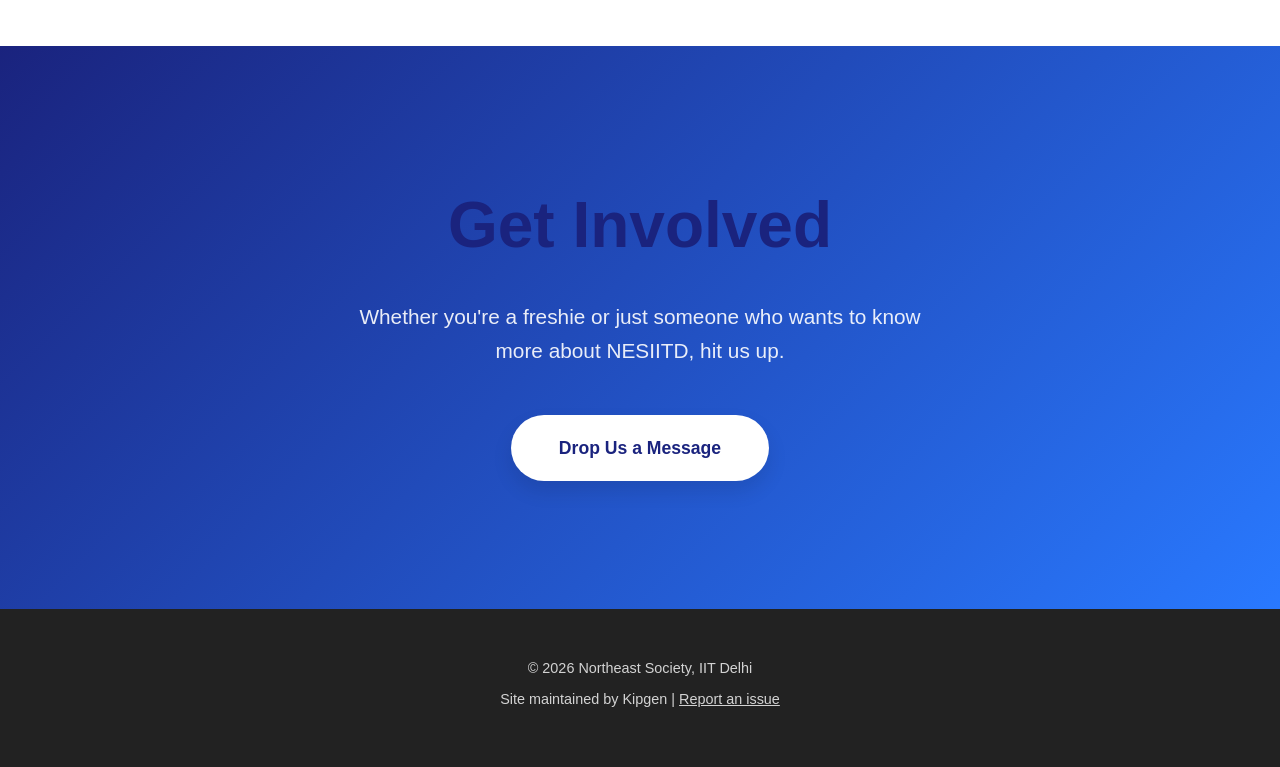
==== commit 4537c6e7: "removed our roots" ====
--- a/about.html
+++ b/about.html
@@ -68,7 +68,7 @@
 
         <section class="roots-section">
             <div class="roots-content">
-                <h2>Our Roots</h2>
+                <!-- <h2>Our Roots</h2> -->
                 <p>Northeast is a collection of completely different tribes, languages, and histories. NESIITD respects those exact differences. No matter which state or community you're from, you have a voice here.</p>
             </div>
         </section>
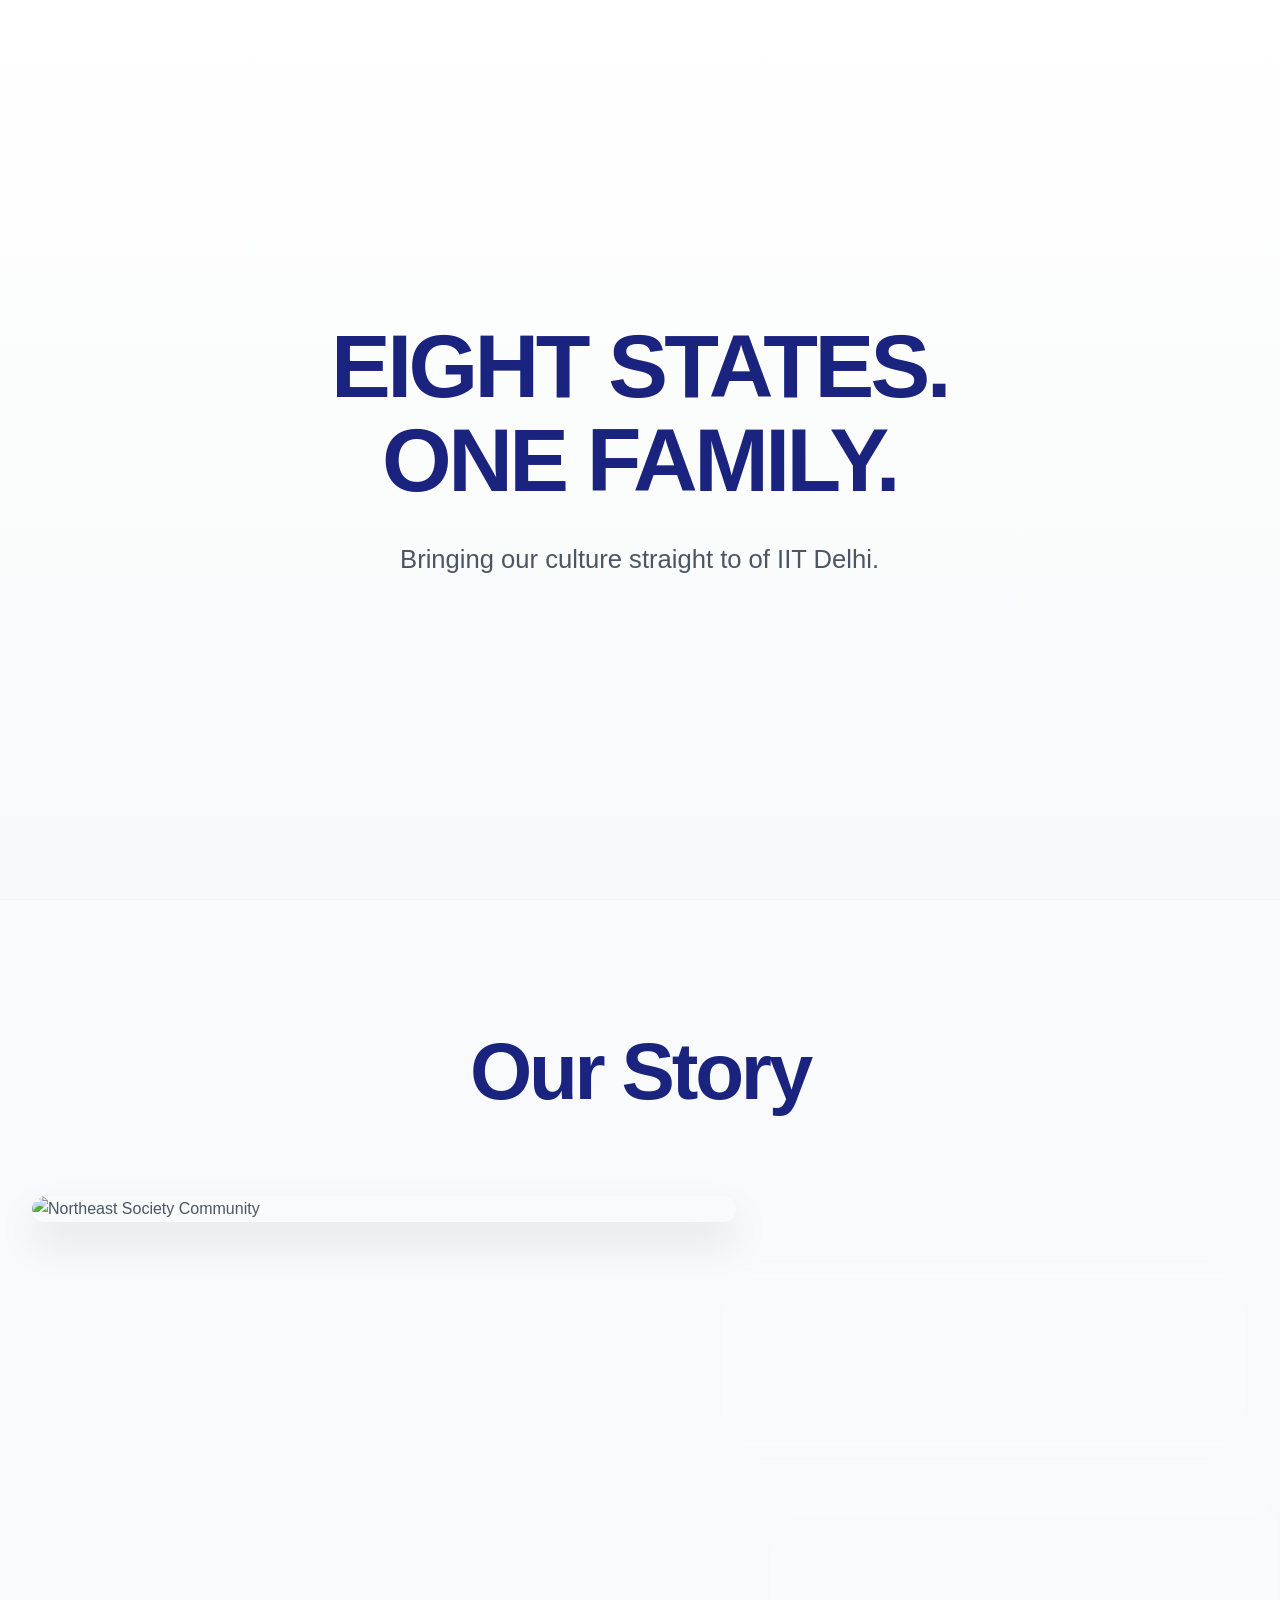
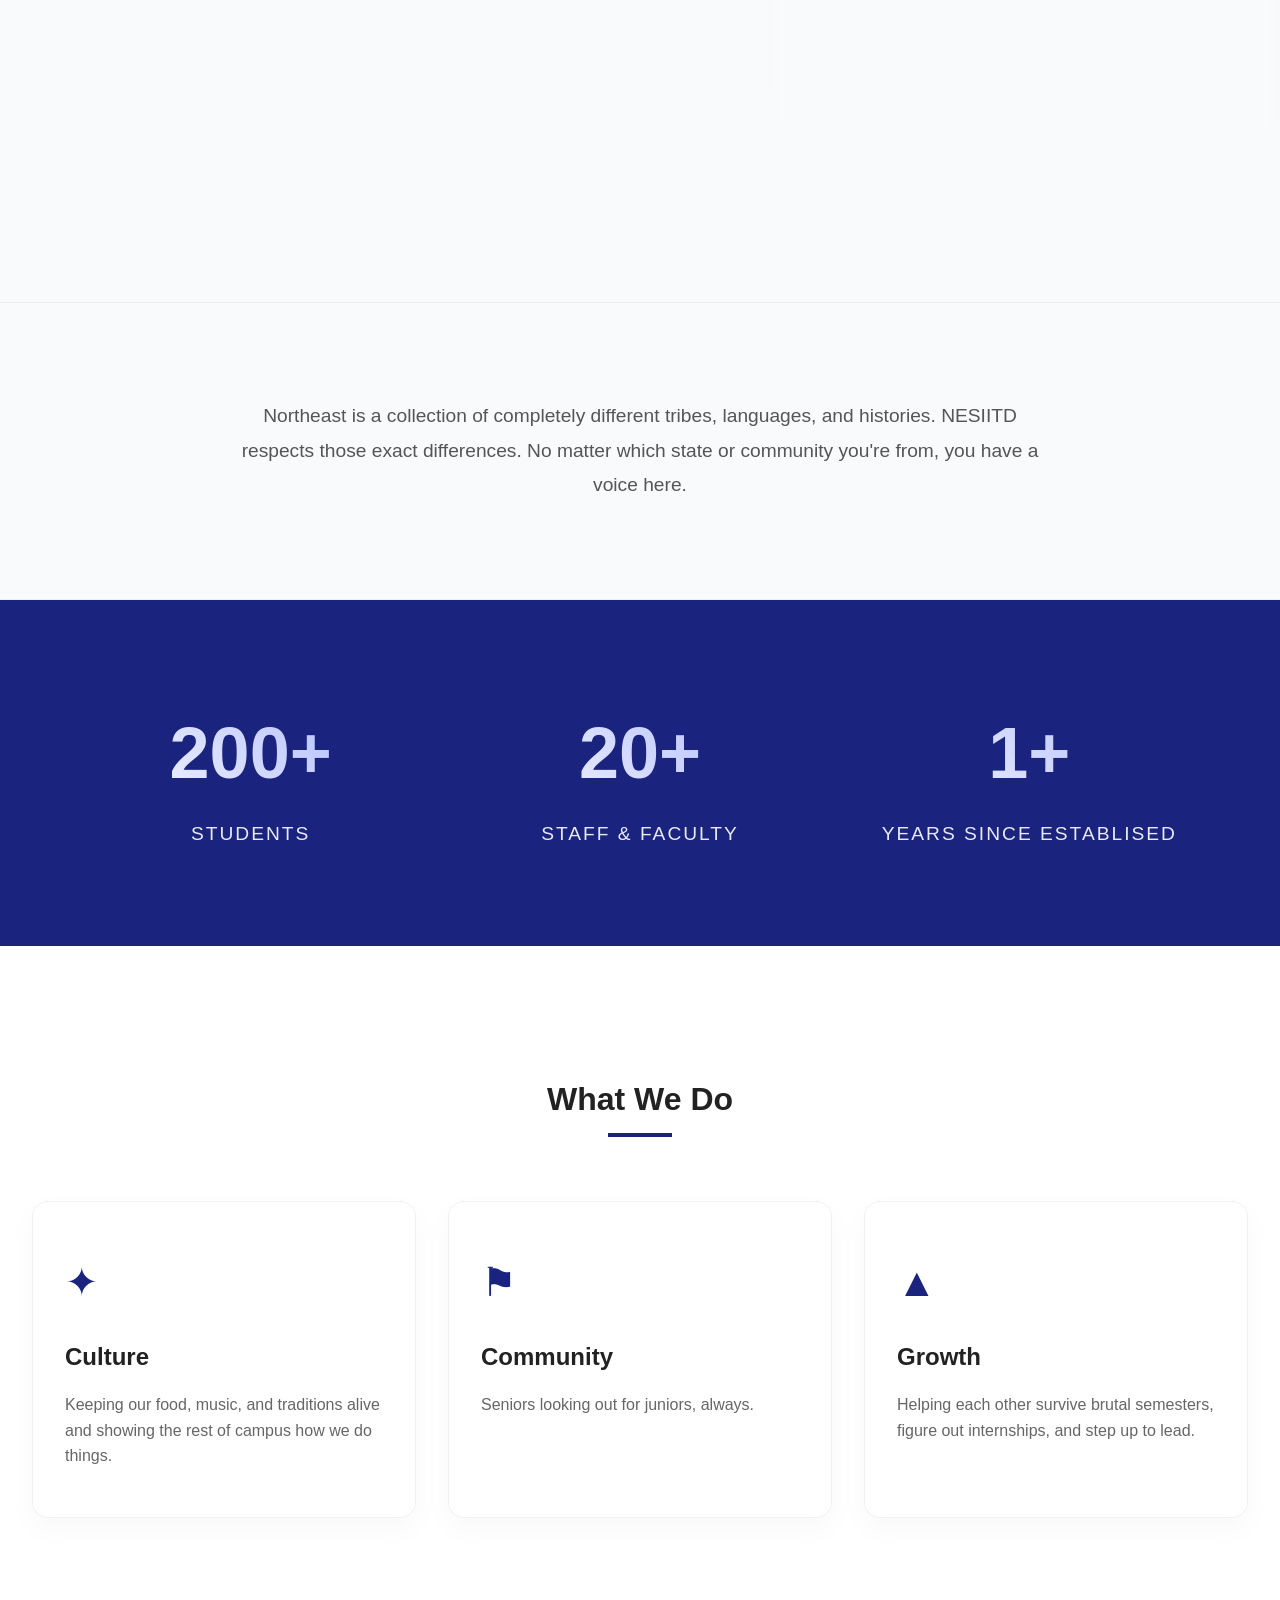
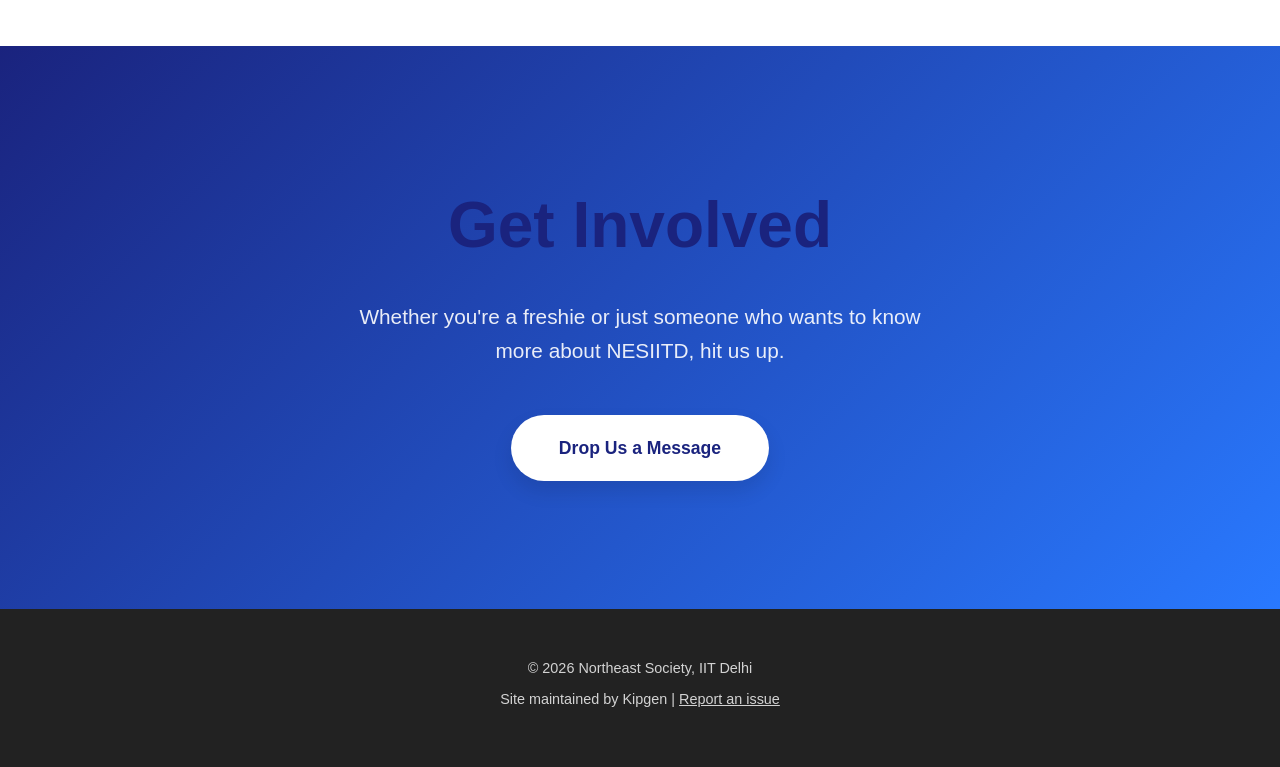
==== commit 1a60bc02: "changed some photos" ====
--- a/about.html
+++ b/about.html
@@ -21,8 +21,8 @@
     <link rel="preconnect" href="https://fonts.googleapis.com">
     <link rel="preconnect" href="https://fonts.gstatic.com" crossorigin>
     <link href="https://fonts.googleapis.com/css2?family=Roboto:wght@400;500;700;900&display=swap" rel="stylesheet">
-    <link rel="stylesheet" href="styles.css?v=15.0">
-    <link rel="stylesheet" href="about.css?v=15.0">
+    <link rel="stylesheet" href="styles.css?v=14.0">
+    <link rel="stylesheet" href="about.css?v=14.0">
 </head>
 <body> 
 
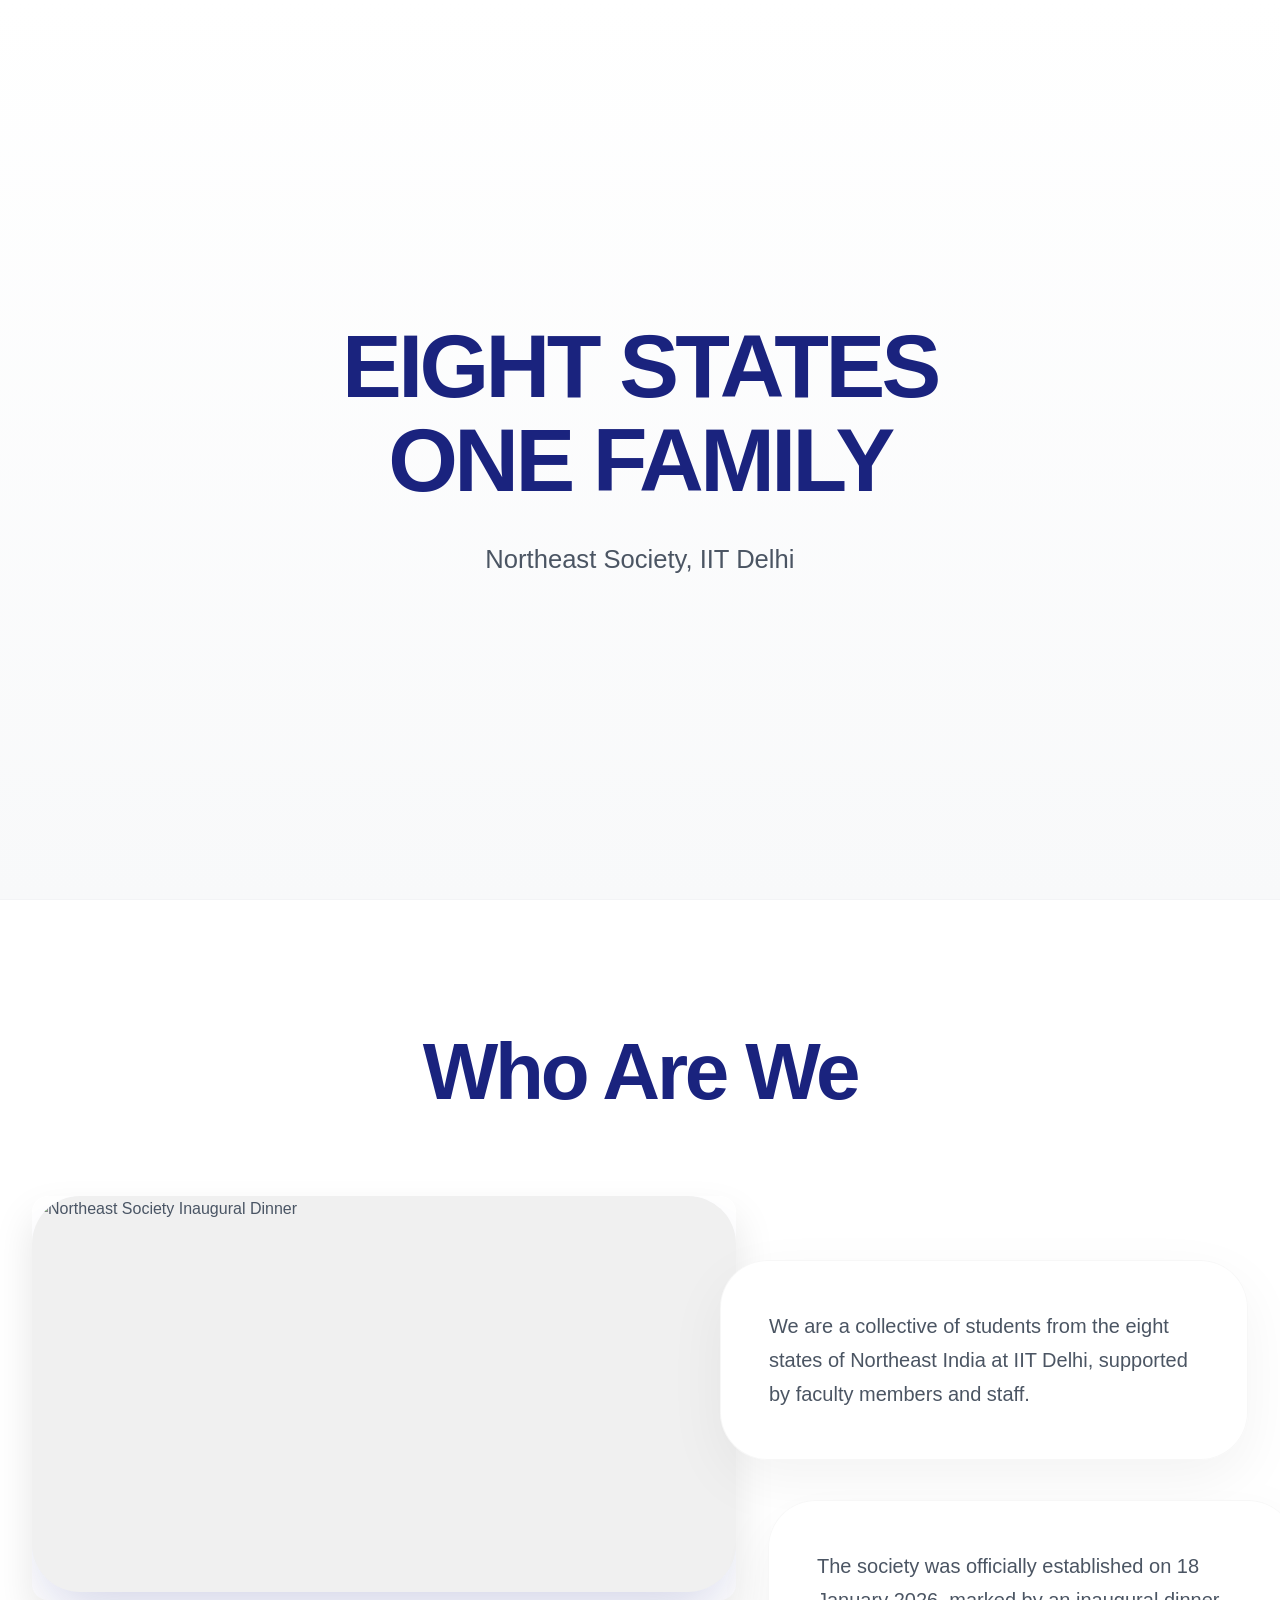
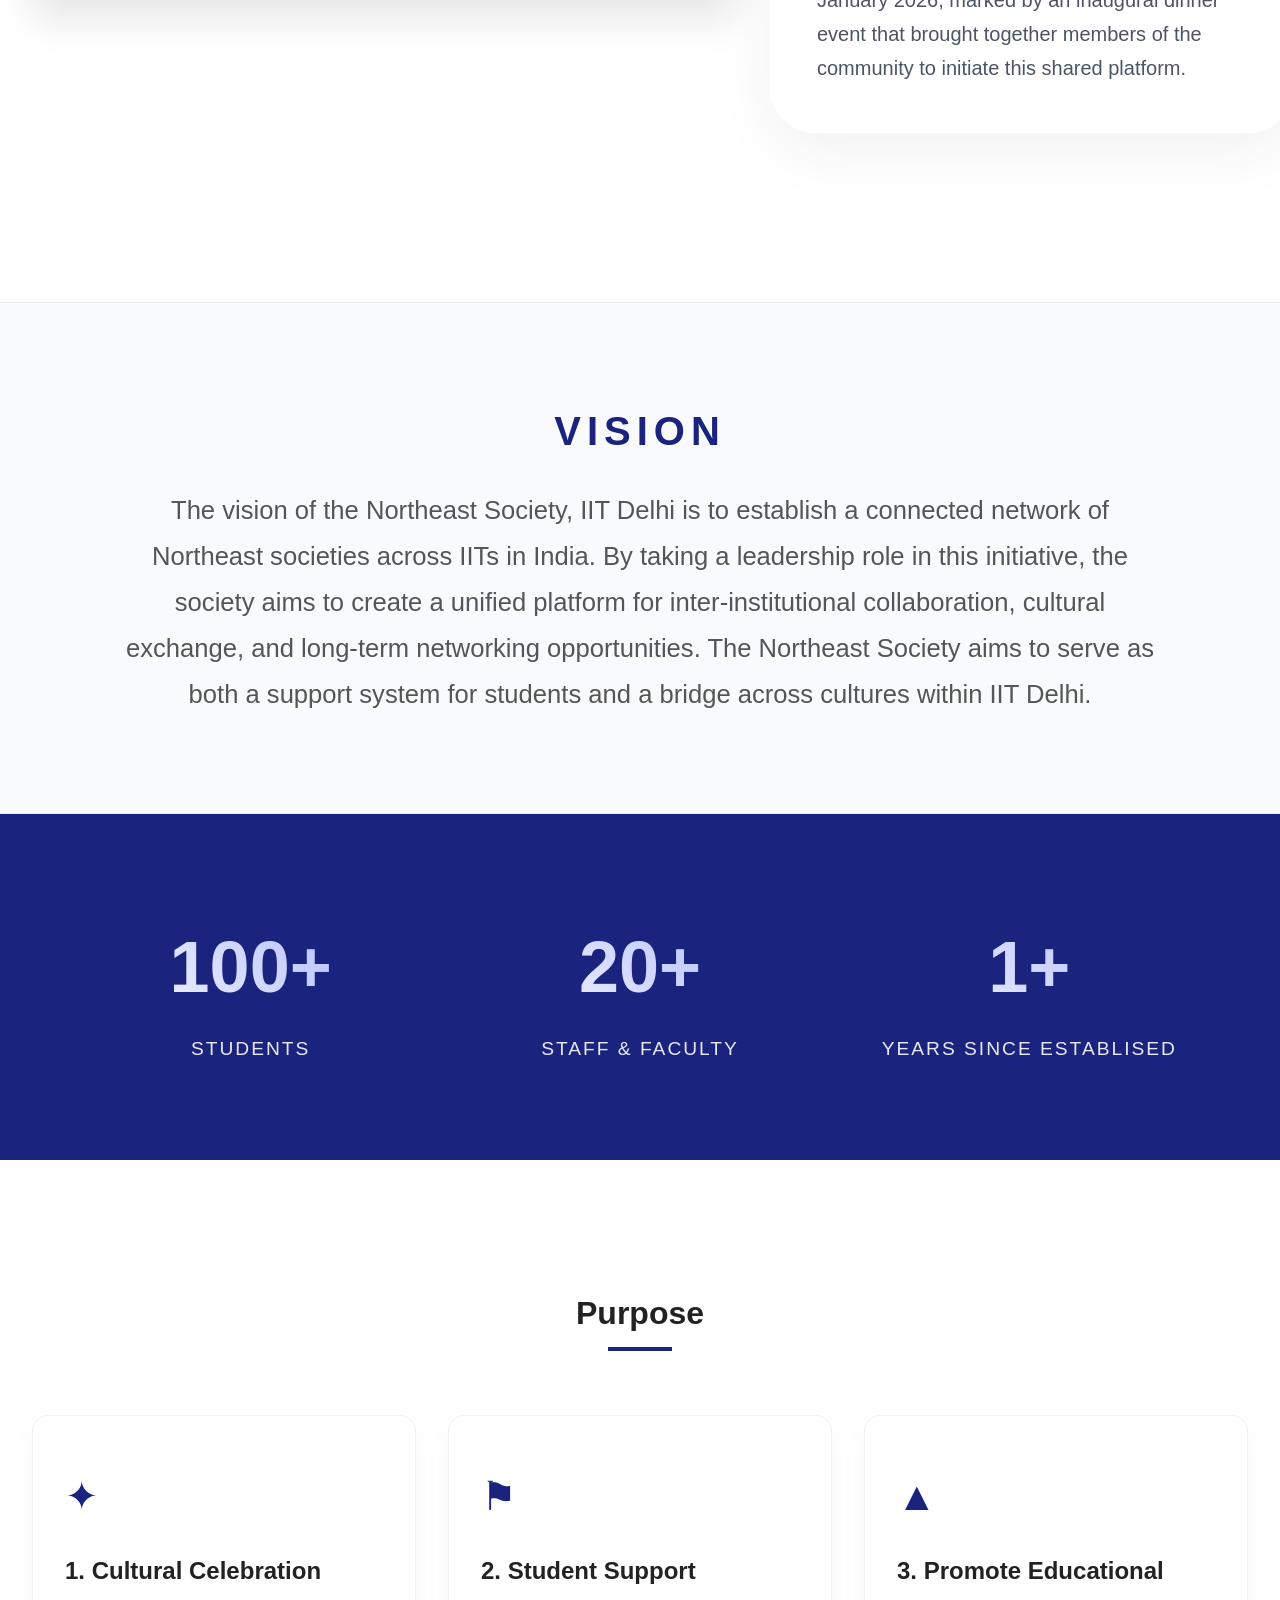
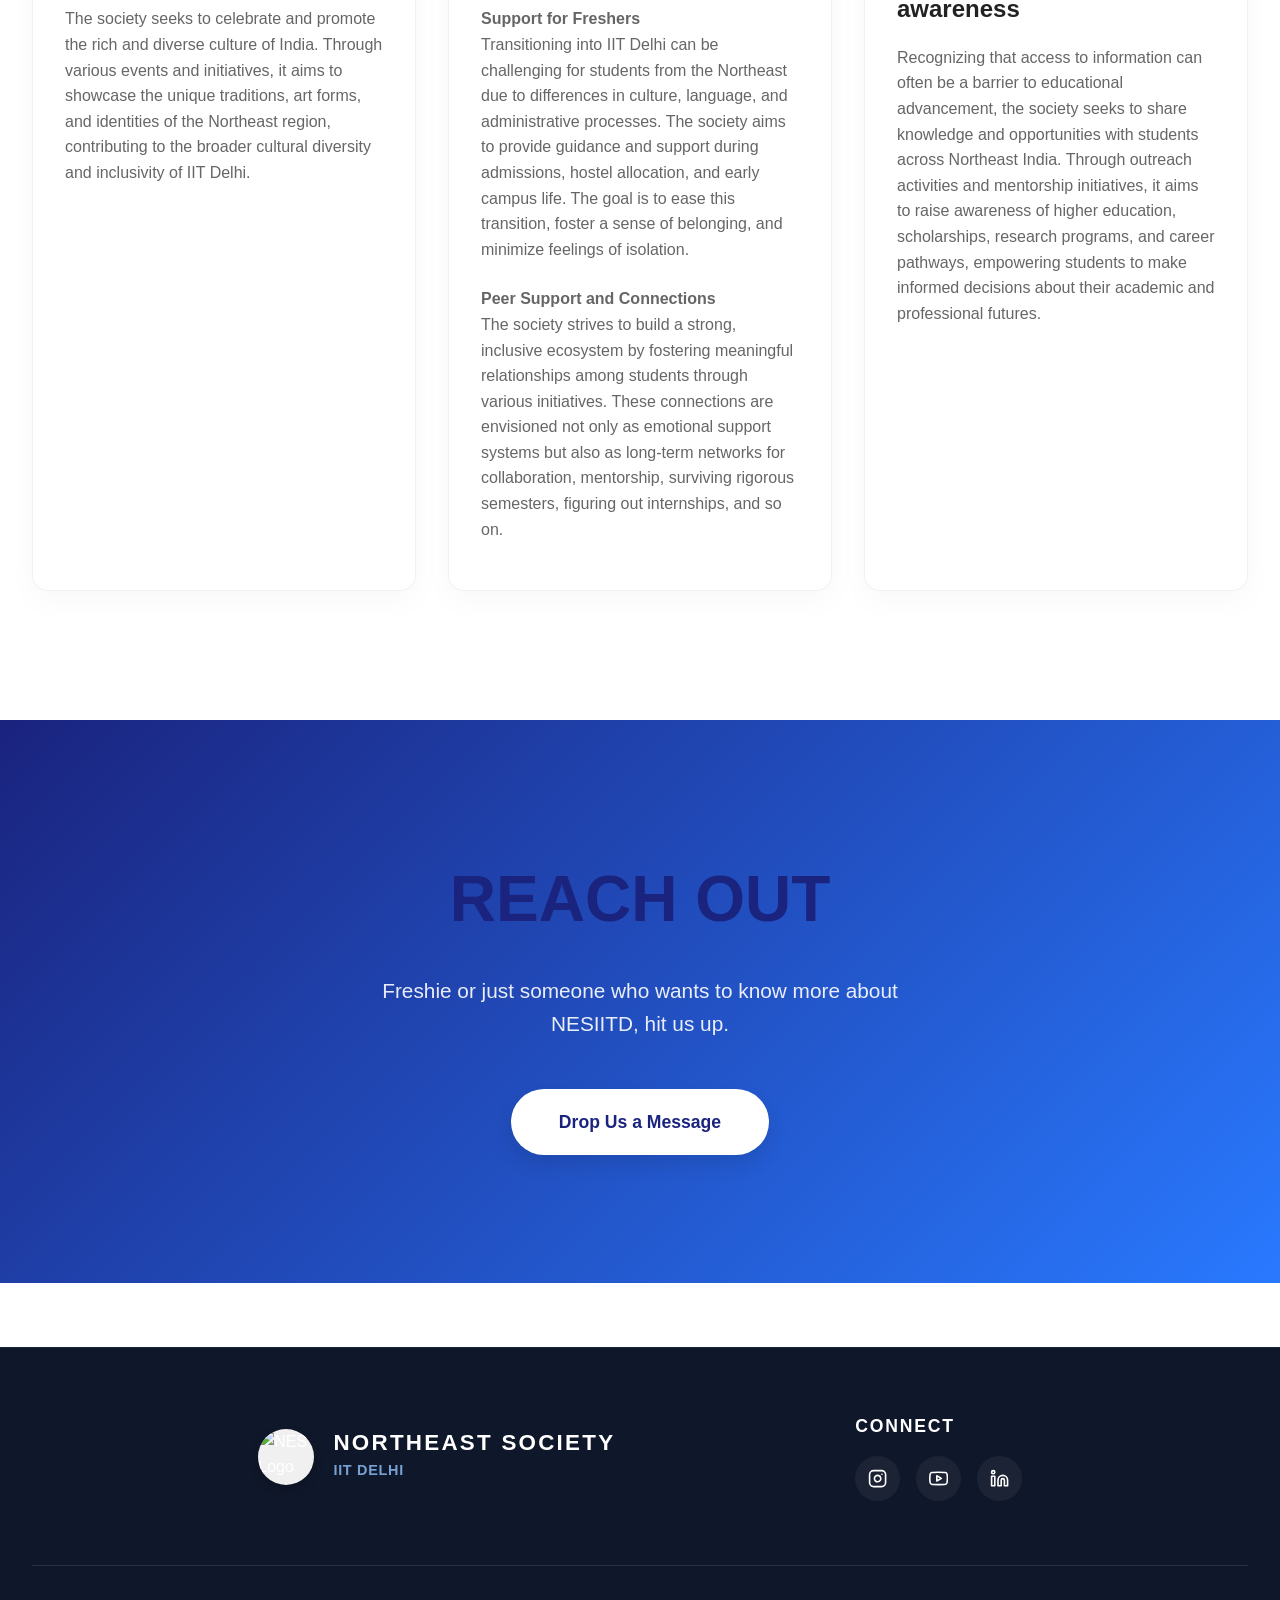
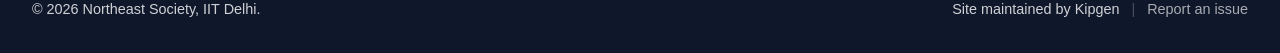
==== commit 760eed23: "v15" ====
--- a/about.html
+++ b/about.html
@@ -1,9 +1,14 @@
+<!-- if youre seeing this please dont inject anything 
+ please please pleaese please 
+ im not paid enough to get a headache for it
+ please please -->
+
 <!DOCTYPE html>
 <html lang="en">
 <head>
     <meta charset="UTF-8">
     <meta name="viewport" content="width=device-width, initial-scale=1.0">
-    <meta http-equiv="Content-Security-Policy" content="default-src 'self'; img-src 'self' https://res.cloudinary.com; style-src 'self' 'unsafe-inline' https://fonts.googleapis.com; font-src 'self' https://fonts.gstatic.com; script-src 'self' 'unsafe-inline';">
+    <meta http-equiv="Content-Security-Policy" content="default-src 'self'; img-src 'self' https://res.cloudinary.com https://images.unsplash.com; style-src 'self' 'unsafe-inline' https://fonts.googleapis.com; font-src 'self' https://fonts.gstatic.com; script-src 'self' 'unsafe-inline';">
 
     <title>Northeast Society, IIT Delhi</title>
     <meta name="description" content="NESIITD is a home away from home. We bridge the gap between the Eight Sister States and campus life.">
@@ -20,63 +25,52 @@
     <link rel="apple-touch-icon" href="https://res.cloudinary.com/dniy8inc1/image/upload/w_180,q_auto,f_auto/v1780009978/neslogo_wqwnsd.jpg">
     <link rel="preconnect" href="https://fonts.googleapis.com">
     <link rel="preconnect" href="https://fonts.gstatic.com" crossorigin>
-    <link href="https://fonts.googleapis.com/css2?family=Roboto:wght@400;500;700;900&display=swap" rel="stylesheet">
-    <link rel="stylesheet" href="styles.css?v=14.0">
-    <link rel="stylesheet" href="about.css?v=14.0">
+    <link href="https://fonts.googleapis.com/css2?family=Plus+Jakarta+Sans:wght@400;500;600;700;800;900&display=swap" rel="stylesheet">
+    <link rel="stylesheet" href="styles.css?v=15.0">
+    <link rel="stylesheet" href="about.css?v=15.0">
 </head>
 <body> 
-
-    <!-- <header>
-        <div class="g1">
-            <a href="index.html">
-                <img src="https://res.cloudinary.com/dniy8inc1/image/upload/w_120,q_auto,f_auto/v1780009978/neslogo_wqwnsd.jpg" alt="NEO Logo">
-                <div>
-                    <h1>Northeast Society</h1>
-                    <h2>IIT Delhi</h2>
-                </div>
-            </a>
-        </div>
-    </header> -->
 
     <main>
         
         <section class="hero-text-fullscreen">
             <div class="dynamic-text-container">
-                <h1>Eight States.<br>One Family.</h1>
-                <p>Bringing our culture straight to of IIT Delhi.</p>
+                <h1>EIGHT STATES<br> ONE FAMILY</h1>
+                <p>Northeast Society, IIT Delhi</p>
             </div>
         </section>
 
-<section class="about-section heritage-gallery">
-    <h2 class="gallery-heading reveal-on-scroll">Our Story</h2>
-    
-    <div class="gallery-container">
-        <div class="story-image reveal-on-scroll delay-1">
-            <img src="https://res.cloudinary.com/dniy8inc1/image/upload/w_1200,c_fill,q_auto,f_auto/v1780111053/p22_uwu67s.jpg" alt="Northeast Society Community" loading="lazy">
-        </div>
-        
-        <div class="story-content reveal-on-scroll delay-2">
-            <div class="narrative-block first">
-                <p>IIT Delhi can get pretty overwhelming. NESIITD is a home away from home. We set it up so you'd always have a place to fall back on.</p>
-            </div>
-            <div class="narrative-block second">
-                <p>We're not a formal club, we're your batchmates and seniors. Grabbing dinner when you're homesick, random jammings, tea breaks, we make sure you don't have to do college alone.</p>
-            </div>
-        </div>
-    </div>
-</section>
-
-        <section class="roots-section">
-            <div class="roots-content">
-                <!-- <h2>Our Roots</h2> -->
-                <p>Northeast is a collection of completely different tribes, languages, and histories. NESIITD respects those exact differences. No matter which state or community you're from, you have a voice here.</p>
+        <section class="about-section heritage-gallery">
+            <h2 class="gallery-heading reveal-on-scroll">Who Are We</h2>
+            
+            <div class="gallery-container">
+                <div class="story-image reveal-on-scroll delay-1">
+                    <img src="https://res.cloudinary.com/dniy8inc1/image/upload/f_auto,q_auto:good/v1781931222/dinner_gphoto_jil2bp.jpg" alt="Northeast Society Inaugural Dinner" loading="lazy">
+                    <!-- <p style="text-align: center; font-size: 0.85rem; color: #64748b; margin-top: 0.8rem; font-weight: 500;">NESIITD Dinner, 2026</p> -->
+                </div>
+                
+                <div class="story-content reveal-on-scroll delay-2">
+                    <div class="narrative-block first">
+                        <p>We are a collective of students from the eight states of Northeast India at IIT Delhi, supported by faculty members and staff.</p>
+                    </div>
+                    <div class="narrative-block second">
+                        <p>The society was officially established on 18 January 2026, marked by an inaugural dinner event that brought together members of the community to initiate this shared platform.</p>
+                    </div>
+                </div>
             </div>
         </section>
+
+        <section class="roots-section reveal-on-scroll">
+            <div class="roots-content">
+                <h2>Vision</h2>
+                <p>The vision of the Northeast Society, IIT Delhi is to establish a connected network of Northeast societies across IITs in India. By taking a leadership role in this initiative, the society aims to create a unified platform for inter-institutional collaboration, cultural exchange, and long-term networking opportunities. The Northeast Society aims to serve as both a support system for students and a bridge across cultures within IIT Delhi.</p>
+            </div>
+        </section>  
 
         <section class="stats-container">
             <div class="stats-grid">
                 <div class="stat-item">
-                    <h4>200+</h4>
+                    <h4>100+</h4>
                     <p>Students</p>
                 </div>
                 <div class="stat-item">
@@ -91,46 +85,92 @@
         </section>
 
         <section class="about-section">
-            <div class="section-header">
-                <h2>What We Do</h2>
+            <div class="section-header reveal-on-scroll">
+                <h2>Purpose</h2>
                 <div class="underline"></div>
             </div>
             
             <div class="pillars-grid">
-                <div class="pillar-card">
+                <div class="pillar-card reveal-on-scroll delay-1">
                     <div class="pillar-icon">✦</div>
-                    <h3>Culture</h3>
-                    <p>Keeping our food, music, and traditions alive and showing the rest of campus how we do things.</p>
+                    <h3>1. Cultural Celebration</h3>
+                    <p>The society seeks to celebrate and promote the rich and diverse culture of India. Through various events and initiatives, it aims to showcase the unique traditions, art forms, and identities of the Northeast region, contributing to the broader cultural diversity and inclusivity of IIT Delhi.</p>
                 </div>
-                <div class="pillar-card">
+                <div class="pillar-card reveal-on-scroll delay-2">
                     <div class="pillar-icon">⚑</div>
-                    <h3>Community</h3>
-                    <p>Seniors looking out for juniors, always.</p>
+                    <h3>2. Student Support</h3>
+                    <p><strong>Support for Freshers</strong><br>Transitioning into IIT Delhi can be challenging for students from the Northeast due to differences in culture, language, and administrative processes. The society aims to provide guidance and support during admissions, hostel allocation, and early campus life. The goal is to ease this transition, foster a sense of belonging, and minimize feelings of isolation.</p>
+                    <p style="margin-top: 1.5rem;"><strong>Peer Support and Connections</strong><br>The society strives to build a strong, inclusive ecosystem by fostering meaningful relationships among students through various initiatives. These connections are envisioned not only as emotional support systems but also as long-term networks for collaboration, mentorship, surviving rigorous semesters, figuring out internships, and so on.</p>
                 </div>
-                <div class="pillar-card">
+                <div class="pillar-card reveal-on-scroll delay-3">
                     <div class="pillar-icon">▲</div>
-                    <h3>Growth</h3>
-                    <p>Helping each other survive brutal semesters, figure out internships, and step up to lead.</p>
+                    <h3>3. Promote Educational awareness</h3>
+                    <p>Recognizing that access to information can often be a barrier to educational advancement, the society seeks to share knowledge and opportunities with students across Northeast India. Through outreach activities and mentorship initiatives, it aims to raise awareness of higher education, scholarships, research programs, and career pathways, empowering students to make informed decisions about their academic and professional futures.</p>
                 </div>
             </div>
         </section>
 
         <section class="cta-section">
-            <h2>Get Involved</h2>
-            <p>Whether you're a freshie or just someone who wants to know more about NESIITD, hit us up.</p>
+            <h2>REACH OUT</h2>
+            <p>Freshie or just someone who wants to know more about NESIITD, hit us up.</p>
             <a href="mailto:contact@northeastsocietyiitd67.com" class="cta-btn">Drop Us a Message</a>
         </section>
 
     </main>
 
-    <footer>
-        <div class="footer-content">
-            <p>&copy; 2026 Northeast Society, IIT Delhi</p>
-            <p>
-                Site maintained by Kipgen | <a href="mailto:thanggousemkipgen@example.com">Report an issue</a>
+<footer class="premium-footer">
+    <div class="footer-container">
+        
+        <div class="footer-grid">
+            <div class="footer-brand">
+                <div class="brand-header">
+                    <img src="https://res.cloudinary.com/dniy8inc1/image/upload/w_120,q_auto,f_auto/v1780009978/neslogo_wqwnsd.jpg" alt="NES Logo" class="footer-logo">
+                    <div class="brand-titles">
+                        <h2>NORTHEAST SOCIETY</h2>
+                        <p class="institute-text">IIT Delhi</p>
+                    </div>
+                </div>
+                <!-- <p class="footer-tagline">A home away from home, celebrating the rich cultures of the Eight Sister States.</p> -->
+            </div>
+
+
+            <!-- <div class="footer-links">
+                <h3>Explore</h3>
+                <nav>
+                    <a href="about.html">About Us</a>
+                    <a href="teams.html">The Team</a>
+                    <a href="events.html">Event Records</a>
+                    <a href="gallery.html">Gallery</a>
+                </nav>
+            </div> -->
+
+            <div class="footer-socials">
+                <h3>Connect</h3>
+                <div class="social-icons">
+                    <a href="https://instagram.com/nes_iitd" target="_blank" rel="noopener noreferrer" aria-label="Instagram">
+                        <svg viewBox="0 0 24 24" fill="none" stroke="currentColor" stroke-width="2" stroke-linecap="round" stroke-linejoin="round"><rect x="2" y="2" width="20" height="20" rx="5" ry="5"></rect><path d="M16 11.37A4 4 0 1 1 12.63 8 4 4 0 0 1 16 11.37z"></path><line x1="17.5" y1="6.5" x2="17.51" y2="6.5"></line></svg>
+                    </a>
+                    <a href="https://www.youtube.com/@NortheastSocietyIITD" target="_blank" rel="noopener noreferrer" aria-label="YouTube">
+                        <svg viewBox="0 0 24 24" fill="none" stroke="currentColor" stroke-width="2" stroke-linecap="round" stroke-linejoin="round"><path d="M22.54 6.42a2.78 2.78 0 0 0-1.94-2C18.88 4 12 4 12 4s-6.88 0-8.6.46a2.78 2.78 0 0 0-1.94 2A29 29 0 0 0 1 11.75a29 29 0 0 0 .46 5.33 2.78 2.78 0 0 0 1.94 2c1.72.46 8.6.46 8.6.46s6.88 0 8.6-.46a2.78 2.78 0 0 0 1.94-2 29 29 0 0 0 .46-5.33 29 29 0 0 0-.46-5.33z"></path><polygon points="9.75 15.02 15.5 11.75 9.75 8.48 9.75 15.02"></polygon></svg>
+                    </a>
+                    <a href="#" target="_blank" rel="noopener noreferrer" aria-label="LinkedIn">
+                        <svg viewBox="0 0 24 24" fill="none" stroke="currentColor" stroke-width="2" stroke-linecap="round" stroke-linejoin="round"><path d="M16 8a6 6 0 0 1 6 6v7h-4v-7a2 2 0 0 0-2-2 2 2 0 0 0-2 2v7h-4v-7a6 6 0 0 1 6-6z"></path><rect x="2" y="9" width="4" height="12"></rect><circle cx="4" cy="4" r="2"></circle></svg>
+                    </a>
+                </div>
+            </div>
+            
+        </div>
+
+        <div class="footer-bottom">
+            <p>&copy; 2026 Northeast Society, IIT Delhi.</p>
+            <p class="dev-credit">
+                Site maintained by Kipgen <span class="divider">|</span> 
+                <a href="mailto:thanggousemkipgen@gmail.com">Report an issue</a>
             </p>
         </div>
-    </footer>
+        
+    </div>
+</footer>
 
     <script src="script.js"></script>
 </body>
--- a/styles.css
+++ b/styles.css
@@ -321,4 +321,297 @@
     100% { opacity: 0; transform: translateY(10px); }
 }
 
-#featured-content { scroll-margin-top: 4.5rem; }+#featured-content { scroll-margin-top: 4.5rem; }
+/*global header*/
+#main-nav {
+    display: flex;
+    justify-content: space-between; 
+    align-items: center;
+    width: 100%;
+    padding: 1rem 2rem;
+    box-sizing: border-box;
+}
+
+
+.desktop-nav {
+    display: flex;
+    gap: 2.5rem;
+    align-items: center;
+}
+
+.desktop-nav a {
+    color: rgba(255, 255, 255, 0.7); 
+    text-decoration: none;
+    font-size: 0.9rem;
+    font-weight: 600;
+    text-transform: uppercase;
+    letter-spacing: 0.1em;
+    position: relative;
+    transition: color 0.3s ease;
+}
+
+
+.desktop-nav a:hover {
+    color: #ffffff; 
+}
+
+
+.desktop-nav a::after {
+    content: '';
+    position: absolute;
+    bottom: -6px;
+    left: 0;
+    width: 0%;
+    height: 2px;
+    background-color: var(--accent); /* Uses your existing blue */
+    transition: width 0.3s cubic-bezier(0.165, 0.84, 0.44, 1);
+}
+
+.desktop-nav a:hover::after {
+    width: 100%;
+}
+
+/* hamburger dropdown */
+
+.mobile-menu-btn { display: none; }
+.mobile-nav-overlay { display: none; }
+
+@media (max-width: 768px) {
+=
+    #main-nav {
+        flex-direction: row !important;
+        justify-content: space-between !important;
+        padding: 1rem 1.5rem !important;
+    }
+
+    .desktop-nav { 
+        display: none !important; 
+    }
+
+
+    .mobile-menu-btn {
+        display: block;
+        background: none;
+        border: none;
+        color: #ffffff;
+        cursor: pointer;
+        padding: 0.5rem;
+        z-index: 100; 
+    }
+
+    .mobile-menu-btn svg { width: 30px; height: 30px; }
+
+
+    .mobile-nav-overlay {
+        display: flex;
+        position: fixed;
+        top: 0;
+        left: 0;
+        width: 100%;
+        height: 100vh;
+        background-color: rgba(11, 16, 33, 0.98); 
+        backdrop-filter: blur(10px);
+        z-index: 90;
+        flex-direction: column;
+        justify-content: center;
+        align-items: center;
+        opacity: 0;
+        pointer-events: none;
+        transition: opacity 0.3s cubic-bezier(0.165, 0.84, 0.44, 1);
+    }
+
+    .mobile-nav-overlay.active {
+        opacity: 1;
+        pointer-events: all;
+    }
+
+
+    .mobile-nav-links {
+        display: flex;
+        flex-direction: column;
+        gap: 2.5rem;
+        text-align: center;
+    }
+
+    .mobile-nav-links a {
+        color: #ffffff;
+        font-size: 1.8rem;
+        text-decoration: none;
+        font-weight: 700;
+        text-transform: uppercase;
+        letter-spacing: 0.15em;
+        transition: color 0.3s ease;
+    }
+    
+    .mobile-nav-links a:active {
+        color: var(--accent);
+    }
+}
+
+/* footer */
+.premium-footer {
+    background-color: #0f172a; 
+    color: #ffffff;
+    padding: 4rem 2rem 2rem 2rem;
+    position: relative;
+    margin-top: 4rem;
+    border-top: 1px solid rgba(255, 255, 255, 0.05);
+    text-align: left; 
+}
+
+.footer-container {
+    max-width: 85rem;
+    margin: 0 auto;
+}
+
+.footer-grid {
+    display: flex;
+    justify-content: center;
+    gap: 15rem;
+    align-items: center;
+    margin-bottom: 4rem;
+}
+
+.brand-header {
+    display: flex;
+    align-items: center;
+    gap: 1.2rem;
+}
+
+.footer-logo {
+    width: 3.5rem;
+    height: 3.5rem;
+    border-radius: 50%;
+    object-fit: cover;
+    box-shadow: 0 4px 10px rgba(0, 0, 0, 0.2);
+}
+
+.brand-titles {
+    display: flex;
+    flex-direction: column;
+    justify-content: center;
+}
+
+.brand-titles h2 {
+    font-size: 1.4rem;
+    font-weight: 900;
+    letter-spacing: 0.1em;
+    margin: 0 0 0.2rem 0;
+    color: #ffffff;
+    line-height: 1.1;
+}
+
+.brand-titles .institute-text {
+    font-size: 0.9rem;
+    font-weight: 600;
+    color: #93c5fd !important;
+    margin: 0;
+    text-transform: uppercase;
+    letter-spacing: 0.05em;
+}
+
+.footer-socials {
+    display: flex;
+    flex-direction: column;
+    align-items: flex-start;
+}
+
+.footer-socials h3 {
+    font-size: 1.1rem;
+    font-weight: 700;
+    text-transform: uppercase;
+    letter-spacing: 0.1em;
+    margin: 0 0 1rem 0;
+    color: #ffffff;
+}
+
+.social-icons {
+    display: flex;
+    gap: 1rem;
+}
+
+.social-icons a {
+    display: flex;
+    align-items: center;
+    justify-content: center;
+    width: 2.8rem;
+    height: 2.8rem;
+    border-radius: 50%;
+    background: rgba(255, 255, 255, 0.05);
+    color: #ffffff;
+    transition: all 0.3s cubic-bezier(0.175, 0.885, 0.32, 1.275);
+}
+
+.social-icons a:hover {
+    background: var(--accent, #4f80ff);
+    transform: translateY(-5px);
+    box-shadow: 0 10px 20px rgba(0, 0, 0, 0.3);
+}
+
+.social-icons svg {
+    width: 1.2rem;
+    height: 1.2rem;
+}
+
+.footer-bottom {
+    display: flex;
+    justify-content: space-between;
+    align-items: center;
+    padding-top: 2rem;
+    border-top: 1px solid rgba(255, 255, 255, 0.1);
+    color: rgba(255, 255, 255, 0.5);
+    font-size: 0.85rem;
+}
+
+.footer-bottom p {
+    margin: 0;
+}
+
+.footer-bottom a {
+    color: rgba(255, 255, 255, 0.8);
+    text-decoration: none;
+    transition: color 0.2s ease;
+}
+
+.footer-bottom a:hover {
+    color: #ffffff;
+    text-decoration: underline;
+}
+
+.divider {
+    margin: 0 0.5rem;
+    opacity: 0.3;
+}
+
+
+
+@media (max-width: 48rem) {
+    .premium-footer {
+        padding: 3rem 1.5rem 1.5rem 1.5rem;
+    }
+    .footer-grid {
+        flex-direction: column;
+        align-items: flex-start;
+        gap: 2.5rem;
+    }
+    .footer-socials {
+        align-items: flex-start; 
+    }
+    .footer-bottom {
+        flex-direction: column;
+        align-items: flex-start;
+        gap: 1rem;
+    }
+}
+img {
+    display: block;
+    max-width: 100%;
+    height: auto;
+    background-color: #f0f0f0; 
+}
+
+.story-image img, 
+.masonry-item {
+    aspect-ratio: 16 / 9; 
+    object-fit: cover;
+}
--- a/about.css
+++ b/about.css
@@ -1,6 +1,5 @@
-
 body {
-    font-family: 'Roboto', sans-serif;
+    font-family: 'Plus Jakarta Sans', sans-serif;
     -webkit-font-smoothing: antialiased; 
     -moz-osx-font-smoothing: grayscale;
     color: #4b5563; 
@@ -8,7 +7,7 @@
 }
 
 h1, h2, h3, h4, h5, h6 {
-    font-family: 'Roboto', sans-serif;
+    font-family: 'Plus Jakarta Sans', sans-serif;
     color: #1a237e; 
     margin: 0;
 }
@@ -16,7 +15,6 @@
 p, a, span, div {
     font-family: inherit;
 }
-
 
 .hero-text-fullscreen {
     min-height: 80vh;
@@ -98,6 +96,7 @@
     border-radius: 1rem;
     overflow: hidden;
     box-shadow: 0 20px 40px rgba(0,0,0,0.1);
+    background-color: transparent; 
 }
 
 .story-image img {
@@ -126,6 +125,9 @@
     box-shadow: 0 10px 30px rgba(0,0,0,0.03);
     border: 1px solid rgba(0,0,0,0.05);
     transition: all 0.4s cubic-bezier(0.175, 0.885, 0.32, 1.275);
+    display: flex;
+    flex-direction: column;
+    justify-content: flex-start;
 }
 
 .pillar-card:hover {
@@ -191,22 +193,25 @@
 }
 
 .roots-content {
-    max-width: 50rem;
+    max-width: 65rem; 
     margin: 0 auto;
     text-align: center;
 }
 
-.roots-content h2 {
-    font-size: 2.5rem;
-    color: var(--text-main);
-    margin-bottom: 1.5rem;
-}
-
 .roots-content p {
-    font-size: 1.2rem;
+    font-size: clamp(1.2rem, 2vw, 1.6rem); 
     line-height: 1.8;
     color: #555;
 }
+
+.roots-content h2 {
+    font-size: clamp(1.8rem, 4vw, 2.5rem); 
+    color: var(--accent);
+    text-transform: uppercase;
+    letter-spacing: 0.15em;
+    margin-bottom: 1.5rem;
+}
+
 
 .legacy-grid {
     display: grid;
@@ -273,11 +278,14 @@
     .story-image { order: -1; }
     .about-section { padding: 4rem 2rem; }
 }
-/* HERITAGE GALLERY LAYOUT */
+
+
 .heritage-gallery {
     padding: 8rem 2rem;
-    background-color: #f9fafb;
+    background-color: #ffffff;
     overflow-x: hidden;
+    max-width: 100%;
+    margin: 0; 
 }
 
 .gallery-heading {
@@ -315,6 +323,7 @@
     box-shadow: 0 30px 60px -15px rgba(26, 35, 126, 0.2);
     position: relative;
     z-index: 1;
+    margin-bottom: 0.5rem;
     
     transform: translateZ(0); 
     backface-visibility: hidden;
@@ -396,4 +405,20 @@
 html, body {
     width: 100%;
     overflow-x: hidden; 
-}+}
+.reveal-on-scroll {
+    opacity: 0;
+    transform: translateY(40px);
+    transition: opacity 1s cubic-bezier(0.165, 0.84, 0.44, 1), 
+                transform 1s cubic-bezier(0.165, 0.84, 0.44, 1);
+    will-change: opacity, transform;
+}
+
+.reveal-on-scroll.is-revealed {
+    opacity: 1;
+    transform: translateY(0);
+}
+
+.delay-1.is-revealed { transition-delay: 0.2s; }
+.delay-2.is-revealed { transition-delay: 0.4s; }
+.delay-3.is-revealed { transition-delay: 0.6s; }
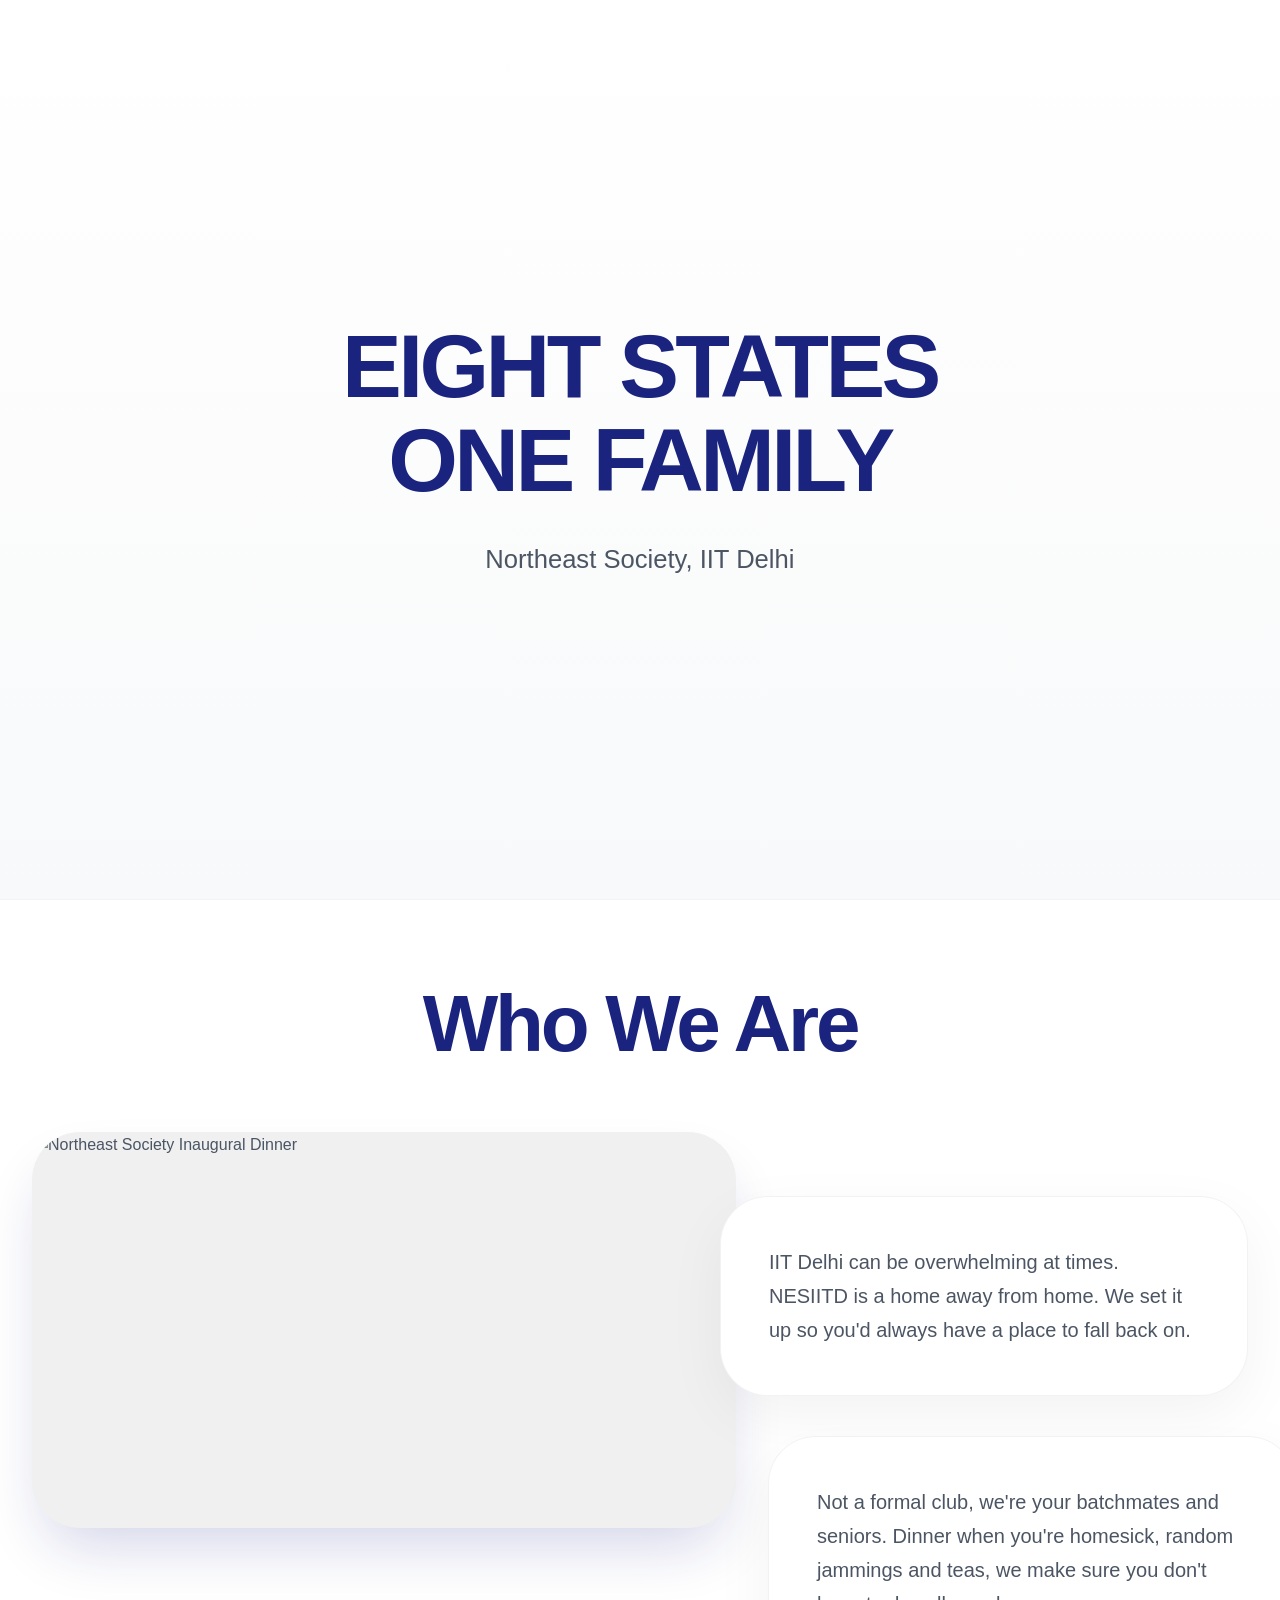
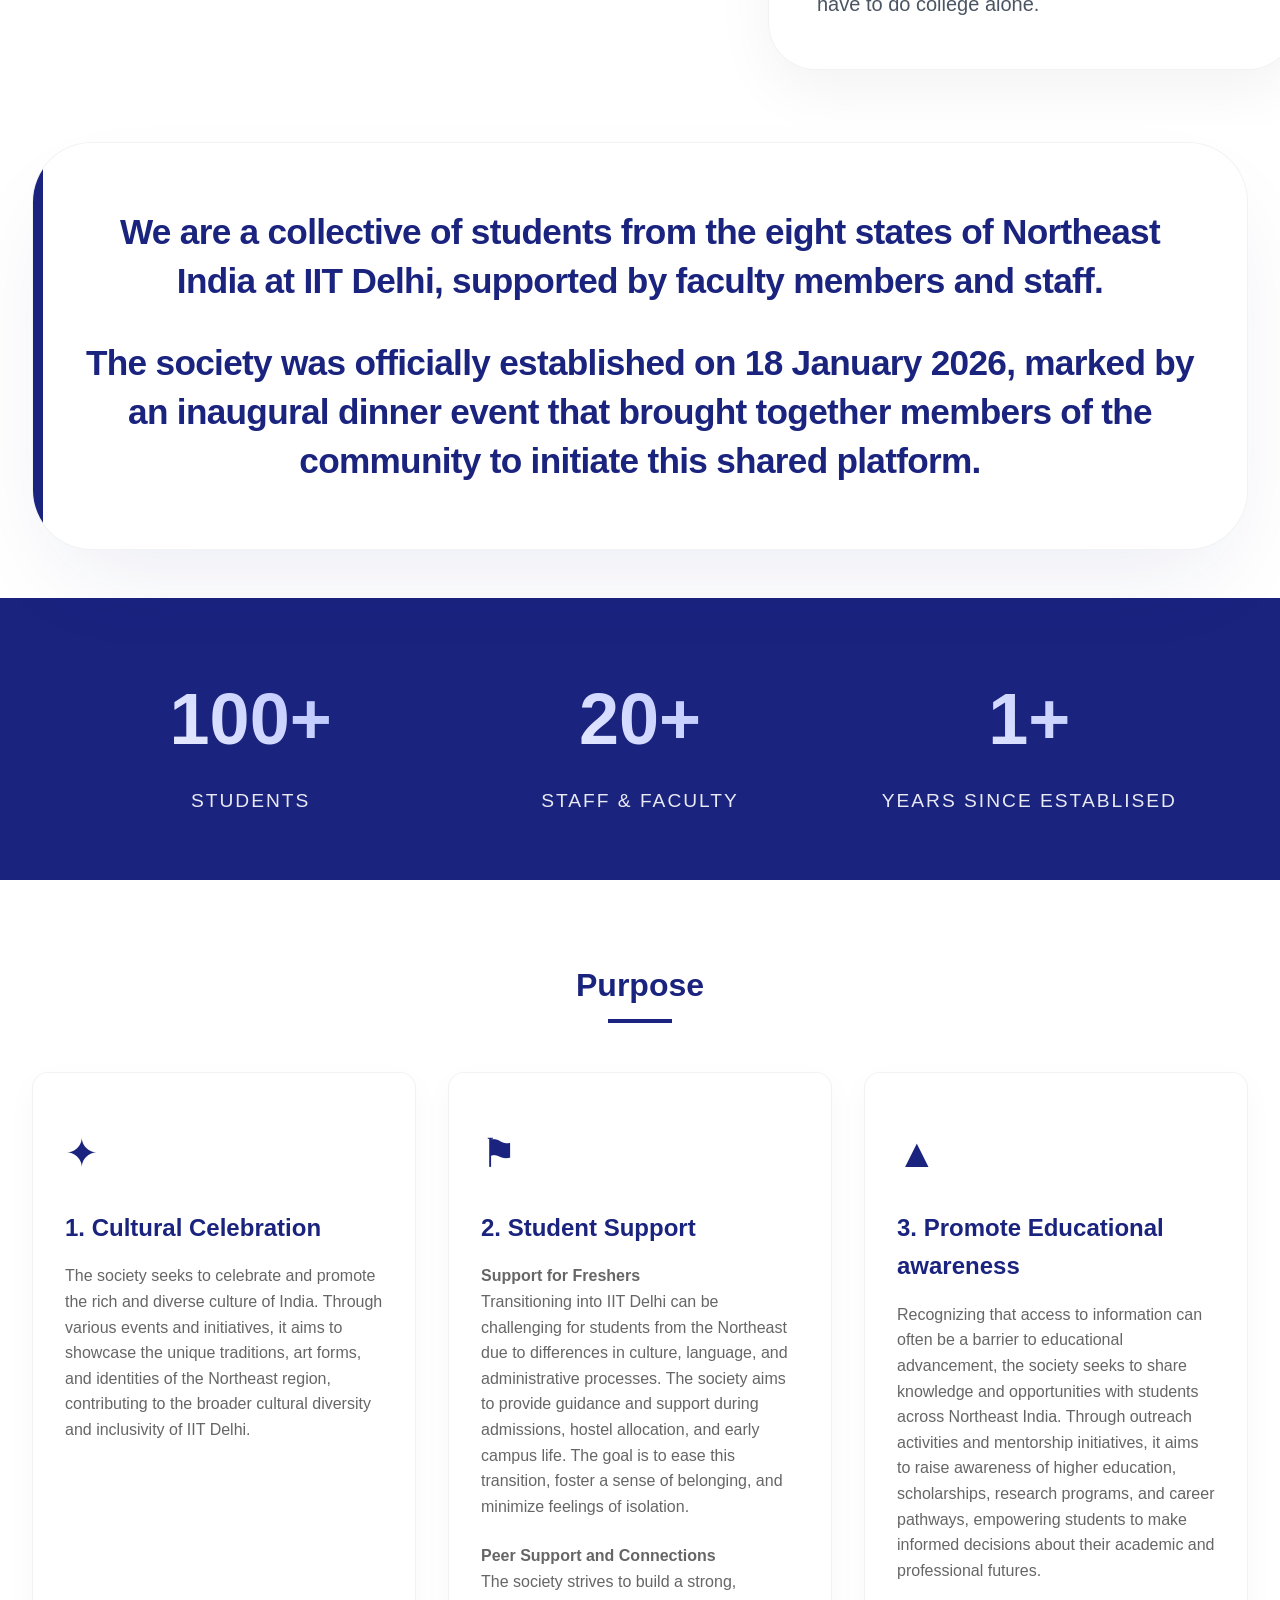
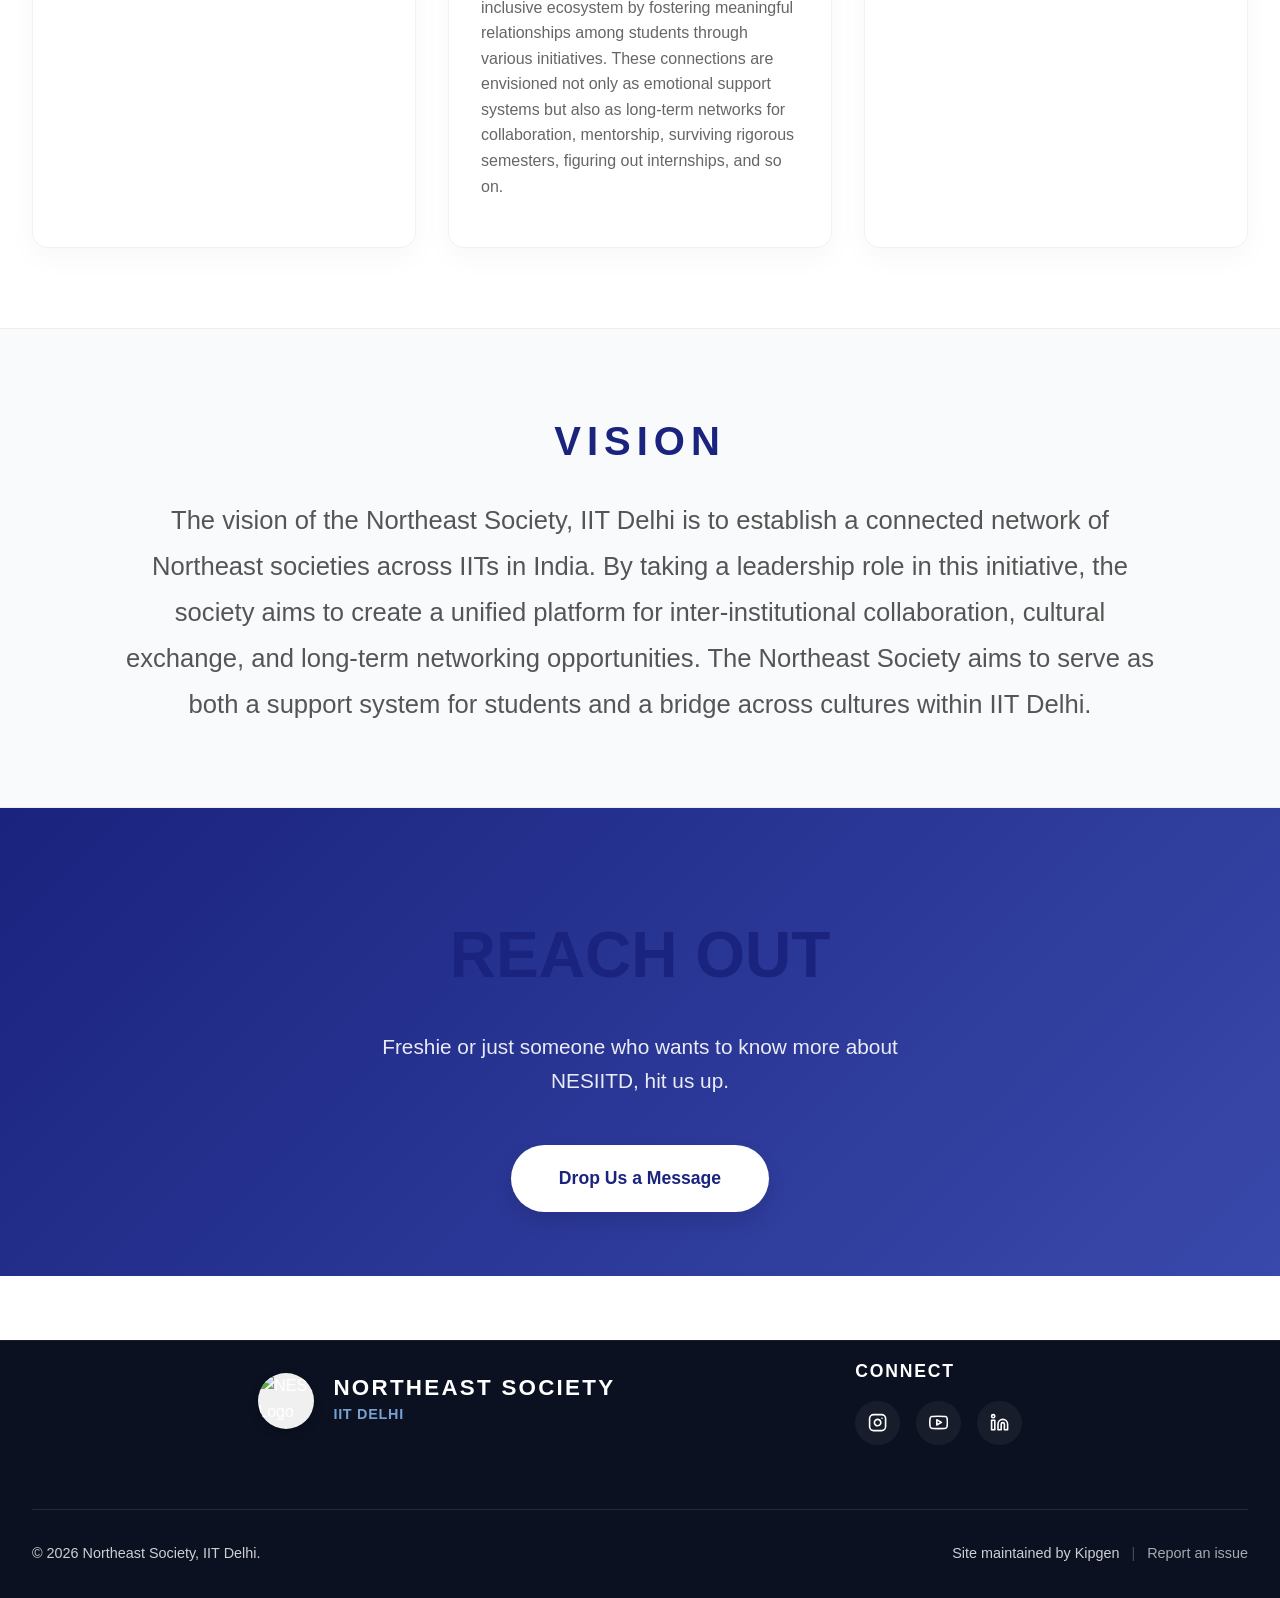
==== commit 49620acc: "v16" ====
--- a/about.html
+++ b/about.html
@@ -1,8 +1,3 @@
-<!-- if youre seeing this please dont inject anything 
- please please pleaese please 
- im not paid enough to get a headache for it
- please please -->
-
 <!DOCTYPE html>
 <html lang="en">
 <head>
@@ -26,8 +21,8 @@
     <link rel="preconnect" href="https://fonts.googleapis.com">
     <link rel="preconnect" href="https://fonts.gstatic.com" crossorigin>
     <link href="https://fonts.googleapis.com/css2?family=Plus+Jakarta+Sans:wght@400;500;600;700;800;900&display=swap" rel="stylesheet">
-    <link rel="stylesheet" href="styles.css?v=15.0">
-    <link rel="stylesheet" href="about.css?v=15.0">
+    <link rel="stylesheet" href="styles.css?v=14.0">
+    <link rel="stylesheet" href="about.css?v=14.0">
 </head>
 <body> 
 
@@ -41,31 +36,30 @@
         </section>
 
         <section class="about-section heritage-gallery">
-            <h2 class="gallery-heading reveal-on-scroll">Who Are We</h2>
+            <h2 class="gallery-heading reveal-on-scroll">Who We Are</h2>
             
             <div class="gallery-container">
                 <div class="story-image reveal-on-scroll delay-1">
                     <img src="https://res.cloudinary.com/dniy8inc1/image/upload/f_auto,q_auto:good/v1781931222/dinner_gphoto_jil2bp.jpg" alt="Northeast Society Inaugural Dinner" loading="lazy">
-                    <!-- <p style="text-align: center; font-size: 0.85rem; color: #64748b; margin-top: 0.8rem; font-weight: 500;">NESIITD Dinner, 2026</p> -->
                 </div>
                 
                 <div class="story-content reveal-on-scroll delay-2">
                     <div class="narrative-block first">
-                        <p>We are a collective of students from the eight states of Northeast India at IIT Delhi, supported by faculty members and staff.</p>
+                        <p>IIT Delhi can be overwhelming at times. NESIITD is a home away from home. We set it up so you'd always have a place to fall back on.</p>
                     </div>
                     <div class="narrative-block second">
-                        <p>The society was officially established on 18 January 2026, marked by an inaugural dinner event that brought together members of the community to initiate this shared platform.</p>
+                        <p>Not a formal club, we're your batchmates and seniors. Dinner when you're homesick, random jammings and teas, we make sure you don't have to do college alone.</p>
                     </div>
                 </div>
             </div>
         </section>
 
-        <section class="roots-section reveal-on-scroll">
-            <div class="roots-content">
-                <h2>Vision</h2>
-                <p>The vision of the Northeast Society, IIT Delhi is to establish a connected network of Northeast societies across IITs in India. By taking a leadership role in this initiative, the society aims to create a unified platform for inter-institutional collaboration, cultural exchange, and long-term networking opportunities. The Northeast Society aims to serve as both a support system for students and a bridge across cultures within IIT Delhi.</p>
+        <section class="about-section story-intro reveal-on-scroll">
+            <div class="intro-card reveal-on-scroll delay-1">
+                <p>We are a collective of students from the eight states of Northeast India at IIT Delhi, supported by faculty members and staff.</p>
+                <p>The society was officially established on 18 January 2026, marked by an inaugural dinner event that brought together members of the community to initiate this shared platform.</p>
             </div>
-        </section>  
+        </section>          
 
         <section class="stats-container">
             <div class="stats-grid">
@@ -110,6 +104,13 @@
             </div>
         </section>
 
+        <section class="roots-section reveal-on-scroll">
+            <div class="roots-content">
+                <h2>Vision</h2>
+                <p>The vision of the Northeast Society, IIT Delhi is to establish a connected network of Northeast societies across IITs in India. By taking a leadership role in this initiative, the society aims to create a unified platform for inter-institutional collaboration, cultural exchange, and long-term networking opportunities. The Northeast Society aims to serve as both a support system for students and a bridge across cultures within IIT Delhi.</p>
+            </div>
+        </section>  
+
         <section class="cta-section">
             <h2>REACH OUT</h2>
             <p>Freshie or just someone who wants to know more about NESIITD, hit us up.</p>
@@ -130,19 +131,7 @@
                         <p class="institute-text">IIT Delhi</p>
                     </div>
                 </div>
-                <!-- <p class="footer-tagline">A home away from home, celebrating the rich cultures of the Eight Sister States.</p> -->
             </div>
-
-
-            <!-- <div class="footer-links">
-                <h3>Explore</h3>
-                <nav>
-                    <a href="about.html">About Us</a>
-                    <a href="teams.html">The Team</a>
-                    <a href="events.html">Event Records</a>
-                    <a href="gallery.html">Gallery</a>
-                </nav>
-            </div> -->
 
             <div class="footer-socials">
                 <h3>Connect</h3>
--- a/styles.css
+++ b/styles.css
@@ -363,7 +363,7 @@
     left: 0;
     width: 0%;
     height: 2px;
-    background-color: var(--accent); /* Uses your existing blue */
+    background-color: var(--accent);
     transition: width 0.3s cubic-bezier(0.165, 0.84, 0.44, 1);
 }
 
@@ -377,7 +377,6 @@
 .mobile-nav-overlay { display: none; }
 
 @media (max-width: 768px) {
-=
     #main-nav {
         flex-direction: row !important;
         justify-content: space-between !important;
--- a/about.css
+++ b/about.css
@@ -1,14 +1,34 @@
+:root {
+    --accent: #1a237e;
+    --accent-vibrant: #3949ab;
+    --text-main: #1a237e;
+    --footer-bg: #0b1120;
+}
+
+* {
+    margin: 0;
+    padding: 0;
+    box-sizing: border-box;
+    outline: 0px !important; 
+    -webkit-tap-highlight-color: transparent;
+}
+
+html, body {
+    width: 100%;
+    overflow-x: hidden; 
+    background-color: #ffffff;
+}
+
 body {
     font-family: 'Plus Jakarta Sans', sans-serif;
     -webkit-font-smoothing: antialiased; 
     -moz-osx-font-smoothing: grayscale;
     color: #4b5563; 
-    background-color: #ffffff;
 }
 
 h1, h2, h3, h4, h5, h6 {
     font-family: 'Plus Jakarta Sans', sans-serif;
-    color: #1a237e; 
+    color: var(--accent); 
     margin: 0;
 }
 
@@ -54,68 +74,178 @@
 }
 
 .about-section {
-    padding: 8rem 2rem;
+    padding: 5rem 2rem;
     max-width: 85rem;
     margin: 0 auto;
-}
-
-.story-grid {
-    display: grid;
-    grid-template-columns: 1fr 1fr;
+    background-color: #ffffff;
+}
+
+.heritage-gallery {
+    padding-top: 5rem;
+    padding-bottom: 1rem;
+    background-color: #ffffff;
+    overflow-x: hidden;
+    max-width: 100%;
+    margin: 0; 
+}
+
+.gallery-heading {
+    font-size: clamp(3rem, 7vw, 5rem);
+    color: var(--accent);
+    font-weight: 900;
+    text-align: center;
+    max-width: 900px;
+    margin: 0 auto 4rem auto;
+    letter-spacing: -0.04em;
+    line-height: 1.1;
+}
+
+.gallery-container {
+    position: relative;
+    max-width: 1400px;
+    margin: 0 auto;
+    display: flex;
+    align-items: flex-start;
     gap: 4rem;
+}
+
+.heritage-gallery .story-image {
+    width: 60%;
+    position: relative;
+    z-index: 1;
+}
+
+.heritage-gallery .story-image img {
+    width: 100%;
+    height: auto;
+    object-fit: cover;
+    border-radius: 48px; 
+    filter: saturate(110%);
+    box-shadow: 0 30px 60px -15px rgba(26, 35, 126, 0.2);
+    position: relative;
+    z-index: 1;
+    margin-bottom: 0.5rem;
+    transform: translateZ(0); 
+    backface-visibility: hidden;
+    will-change: transform;
+}
+
+.heritage-gallery .story-content {
+    width: 45%;
+    margin-top: 4rem;
+    margin-left: -5rem;
+    position: relative;
+    z-index: 10; 
+}
+
+.narrative-block {
+    background: #ffffff;
+    padding: 3rem;
+    border-radius: 48px;
+    box-shadow: 0 20px 60px rgba(0, 0, 0, 0.05);
+    border: 1px solid rgba(0, 0, 0, 0.05);
+    margin-bottom: 2.5rem;
+}
+
+.narrative-block p {
+    font-size: 1.25rem;
+    color: #4b5563;
+    line-height: 1.7;
+    margin: 0;
+}
+
+.heritage-gallery .story-content .second {
+    margin-left: 3rem;
+    width: 100%;
+}
+
+.story-intro {
+    background-color: #ffffff;
+    max-width: 100%; 
+    padding: 1rem 2rem 3rem 2rem; 
+    display: flex;
+    justify-content: center; 
     align-items: center;
-}
-
-.story-text h2 {
-    font-size: 3rem;
-    color: var(--text-main);
-    margin-bottom: 2rem;
-    position: relative;
-}
-
-.story-text h2::after {
+    position: relative;
+    z-index: 5; 
+}
+
+.intro-card {
+    background: #ffffff;
+    padding: 4rem 3rem;
+    border-radius: 60px; 
+    box-shadow: 0 40px 100px -30px rgba(26, 35, 126, 0.1); 
+    border: 1px solid rgba(0, 0, 0, 0.05); 
+    max-width: 80rem; 
+    text-align: center;
+    overflow: hidden;
+    position: relative;
+}
+
+.intro-card::before {
     content: '';
     position: absolute;
-    bottom: -10px;
+    top: 0;
     left: 0;
-    width: 60px;
-    height: 4px;
+    width: 10px; 
+    height: 100%;
+    background-color: var(--accent); 
+    border-radius: 60px 0 0 60px;
+}
+
+.story-intro .intro-card p {
+    font-size: clamp(1.6rem, 3.5vw, 2.2rem); 
+    line-height: 1.4;
+    font-weight: 800;
+    color: var(--accent); 
+    margin-bottom: 2rem;
+    letter-spacing: -0.02em;
+}
+
+.story-intro .intro-card p:last-child {
+    margin-bottom: 0;
+}
+
+.stats-container {
     background-color: var(--accent);
-    border-radius: 2px;
-}
-
-.story-text p {
-    font-size: 1.15rem;
-    line-height: 1.8;
-    color: #444;
-    margin-bottom: 1.5rem;
-}
-
-.story-image {
-    position: relative;
-    border-radius: 1rem;
-    overflow: hidden;
-    box-shadow: 0 20px 40px rgba(0,0,0,0.1);
-    background-color: transparent; 
-}
-
-.story-image img {
-    width: 100%;
-    height: 100%;
-    object-fit: cover;
-    display: block;
-    transition: transform 0.7s ease;
-}
-
-.story-image:hover img {
-    transform: scale(1.05);
+    padding: 7rem 2rem 4rem 2rem; 
+    margin-top: -3rem; 
+    color: white;
+    text-align: center;
+    position: relative;
+    z-index: 2; 
+}
+
+.stats-grid {
+    display: grid;
+    grid-template-columns: repeat(auto-fit, minmax(200px, 1fr));
+    gap: 3rem;
+    max-width: 70rem;
+    margin: 0 auto;
+}
+
+.stat-item h4 {
+    font-size: 4.5rem;
+    font-weight: 800;
+    margin-bottom: 0.5rem;
+    background: linear-gradient(45deg, #ffffff, #a3b1ff);
+    -webkit-background-clip: text;
+    -webkit-text-fill-color: transparent;
+}
+
+.stat-item p {
+    font-size: 1.2rem;
+    font-weight: 500;
+    text-transform: uppercase;
+    letter-spacing: 2px;
+    opacity: 0.9;
 }
 
 .pillars-grid {
     display: grid;
     grid-template-columns: repeat(auto-fit, minmax(280px, 1fr));
     gap: 2rem;
-    margin-top: 4rem;
+    margin-top: 3rem;
 }
 
 .pillar-card {
@@ -145,7 +275,7 @@
 .pillar-card h3 {
     font-size: 1.5rem;
     margin-bottom: 1rem;
-    color: var(--text-main);
+    color: var(--accent);
 }
 
 .pillar-card p {
@@ -153,41 +283,9 @@
     line-height: 1.6;
 }
 
-.stats-container {
-    background-color: var(--accent);
-    padding: 6rem 2rem;
-    color: white;
-    text-align: center;
-}
-
-.stats-grid {
-    display: grid;
-    grid-template-columns: repeat(auto-fit, minmax(200px, 1fr));
-    gap: 3rem;
-    max-width: 70rem;
-    margin: 0 auto;
-}
-
-.stat-item h4 {
-    font-size: 4.5rem;
-    font-weight: 800;
-    margin-bottom: 0.5rem;
-    background: linear-gradient(45deg, #ffffff, #a3b1ff);
-    -webkit-background-clip: text;
-    -webkit-text-fill-color: transparent;
-}
-
-.stat-item p {
-    font-size: 1.2rem;
-    font-weight: 500;
-    text-transform: uppercase;
-    letter-spacing: 2px;
-    opacity: 0.9;
-}
-
 .roots-section {
     background-color: #F9FAFB;
-    padding: 6rem 2rem;
+    padding: 5rem 2rem;
     border-top: 1px solid #eee;
     border-bottom: 1px solid #eee;
 }
@@ -212,25 +310,9 @@
     margin-bottom: 1.5rem;
 }
 
-
-.legacy-grid {
-    display: grid;
-    grid-template-columns: 1fr 1fr;
-    gap: 3rem;
-    margin-top: 3rem;
-    align-items: center;
-}
-
-.legacy-text p {
-    font-size: 1.15rem;
-    line-height: 1.8;
-    color: #444;
-    margin-bottom: 1rem;
-}
-
 .cta-section {
     background: linear-gradient(135deg, var(--accent), var(--accent-vibrant));
-    padding: 8rem 2rem;
+    padding: 6rem 2rem 4rem 2rem;
     text-align: center;
     color: white;
 }
@@ -268,102 +350,33 @@
     box-shadow: 0 15px 30px rgba(0,0,0,0.2);
 }
 
+.premium-footer {
+    background-color: var(--footer-bg);
+    color: #fff;
+    padding-top: 1rem;
+}
+
 @keyframes fadeUp {
-    from { opacity: 0; transform: translateY(30px); }
+    from { opacity: 0; transform: translateY(20px); }
     to { opacity: 1; transform: translateY(0); }
 }
 
-@media (max-width: 64rem) {
-    .story-grid { grid-template-columns: 1fr; }
-    .story-image { order: -1; }
-    .about-section { padding: 4rem 2rem; }
-}
-
-
-.heritage-gallery {
-    padding: 8rem 2rem;
-    background-color: #ffffff;
-    overflow-x: hidden;
-    max-width: 100%;
-    margin: 0; 
-}
-
-.gallery-heading {
-    font-size: clamp(3rem, 7vw, 5rem);
-    color: #1a237e;
-    font-weight: 900;
-    text-align: center;
-    max-width: 900px;
-    margin: 0 auto 5rem auto;
-    letter-spacing: -0.04em;
-    line-height: 1.1;
-}
-
-.gallery-container {
-    position: relative;
-    max-width: 1400px;
-    margin: 0 auto;
-    display: flex;
-    align-items: flex-start;
-    gap: 4rem;
-}
-
-.heritage-gallery .story-image {
-    width: 60%;
-    position: relative;
-    z-index: 1;
-}
-
-.heritage-gallery .story-image img {
-    width: 100%;
-    height: auto;
-    object-fit: cover;
-    border-radius: 48px; 
-    filter: saturate(110%);
-    box-shadow: 0 30px 60px -15px rgba(26, 35, 126, 0.2);
-    position: relative;
-    z-index: 1;
-    margin-bottom: 0.5rem;
-    
-    transform: translateZ(0); 
-    backface-visibility: hidden;
-    will-change: transform;
-}
-.heritage-gallery .story-content {
-    width: 45%;
-    margin-top: 4rem;
-    margin-left: -5rem;
-    position: relative;
-    z-index: 10; 
-}
-
-.narrative-block {
-    background: rgba(255, 255, 255, 0.95);
-    backdrop-filter: blur(10px);
-    padding: 3rem;
-    border-radius: 48px;
-    box-shadow: 0 20px 60px rgba(0, 0, 0, 0.05);
-    border: 1px solid rgba(0, 0, 0, 0.03);
-    margin-bottom: 2.5rem;
-}
-
-.narrative-block p {
-    font-size: 1.25rem;
-    color: #4b5563;
-    line-height: 1.7;
-    margin: 0;
-}
-
-.narrative-block .highlight {
-    font-weight: 700;
-    color: #1a237e;
-    font-size: 1.1em;
-}
-
-.heritage-gallery .story-content .second {
-    margin-left: 3rem;
-    width: 100%;
-}
+.reveal-on-scroll {
+    opacity: 0;
+    transform: translateY(20px);
+    transition: opacity 0.8s cubic-bezier(0.165, 0.84, 0.44, 1), 
+                transform 0.8s cubic-bezier(0.165, 0.84, 0.44, 1);
+    will-change: opacity, transform;
+}
+
+.reveal-on-scroll.is-revealed {
+    opacity: 1;
+    transform: translateY(0);
+}
+
+.delay-1.is-revealed { transition-delay: 0.15s; }
+.delay-2.is-revealed { transition-delay: 0.3s; }
+.delay-3.is-revealed { transition-delay: 0.45s; }
 
 @media (max-width: 1024px) {
     .gallery-container {
@@ -378,7 +391,7 @@
         margin-bottom: 0;
     }
     .heritage-gallery .story-content {
-        margin-top: -4rem;
+        margin-top: -3rem;
         margin-left: 0;
     }
     .heritage-gallery .story-image img {
@@ -394,31 +407,48 @@
     }
 }
 
-* {
-    margin: 0;
-    padding: 0;
-    box-sizing: border-box;
-    outline: 0px !important; 
-    -webkit-tap-highlight-color: transparent;
-}
-
-html, body {
-    width: 100%;
-    overflow-x: hidden; 
-}
-.reveal-on-scroll {
-    opacity: 0;
-    transform: translateY(40px);
-    transition: opacity 1s cubic-bezier(0.165, 0.84, 0.44, 1), 
-                transform 1s cubic-bezier(0.165, 0.84, 0.44, 1);
-    will-change: opacity, transform;
-}
-
-.reveal-on-scroll.is-revealed {
-    opacity: 1;
-    transform: translateY(0);
-}
-
-.delay-1.is-revealed { transition-delay: 0.2s; }
-.delay-2.is-revealed { transition-delay: 0.4s; }
-.delay-3.is-revealed { transition-delay: 0.6s; }+@media (max-width: 64rem) {
+    .about-section { padding: 3rem 1.5rem; }
+    
+    .heritage-gallery { 
+        padding-top: 3rem; 
+        padding-bottom: 0.5rem; 
+    }
+    
+    .gallery-heading { margin: 0 auto 2.5rem auto; }
+    
+    .story-grid { grid-template-columns: 1fr; }
+    .story-image { order: -1; }
+    
+    .story-intro { 
+        padding: 0.5rem 1.5rem 1rem 1.5rem; 
+    }
+    
+    .intro-card {
+        padding: 2.5rem 1.5rem;
+        border-radius: 30px;
+    }
+    
+    .intro-card::before {
+        border-radius: 30px 0 0 30px;
+        width: 6px;
+    }
+    
+    .story-intro .intro-card p {
+        font-size: clamp(1.3rem, 4vw, 1.6rem); 
+        margin-bottom: 1.5rem;
+    }
+    
+    .stats-container {
+        padding: 4rem 1.5rem 2.5rem 1.5rem;
+        margin-top: -1rem; 
+    }
+    
+    .stats-grid { gap: 2rem; }
+    
+    .stat-item h4 { font-size: 3.5rem; }
+    
+    .roots-section { padding: 3.5rem 1.5rem; }
+    
+    .cta-section { padding: 4rem 1.5rem 2rem 1.5rem; }
+}
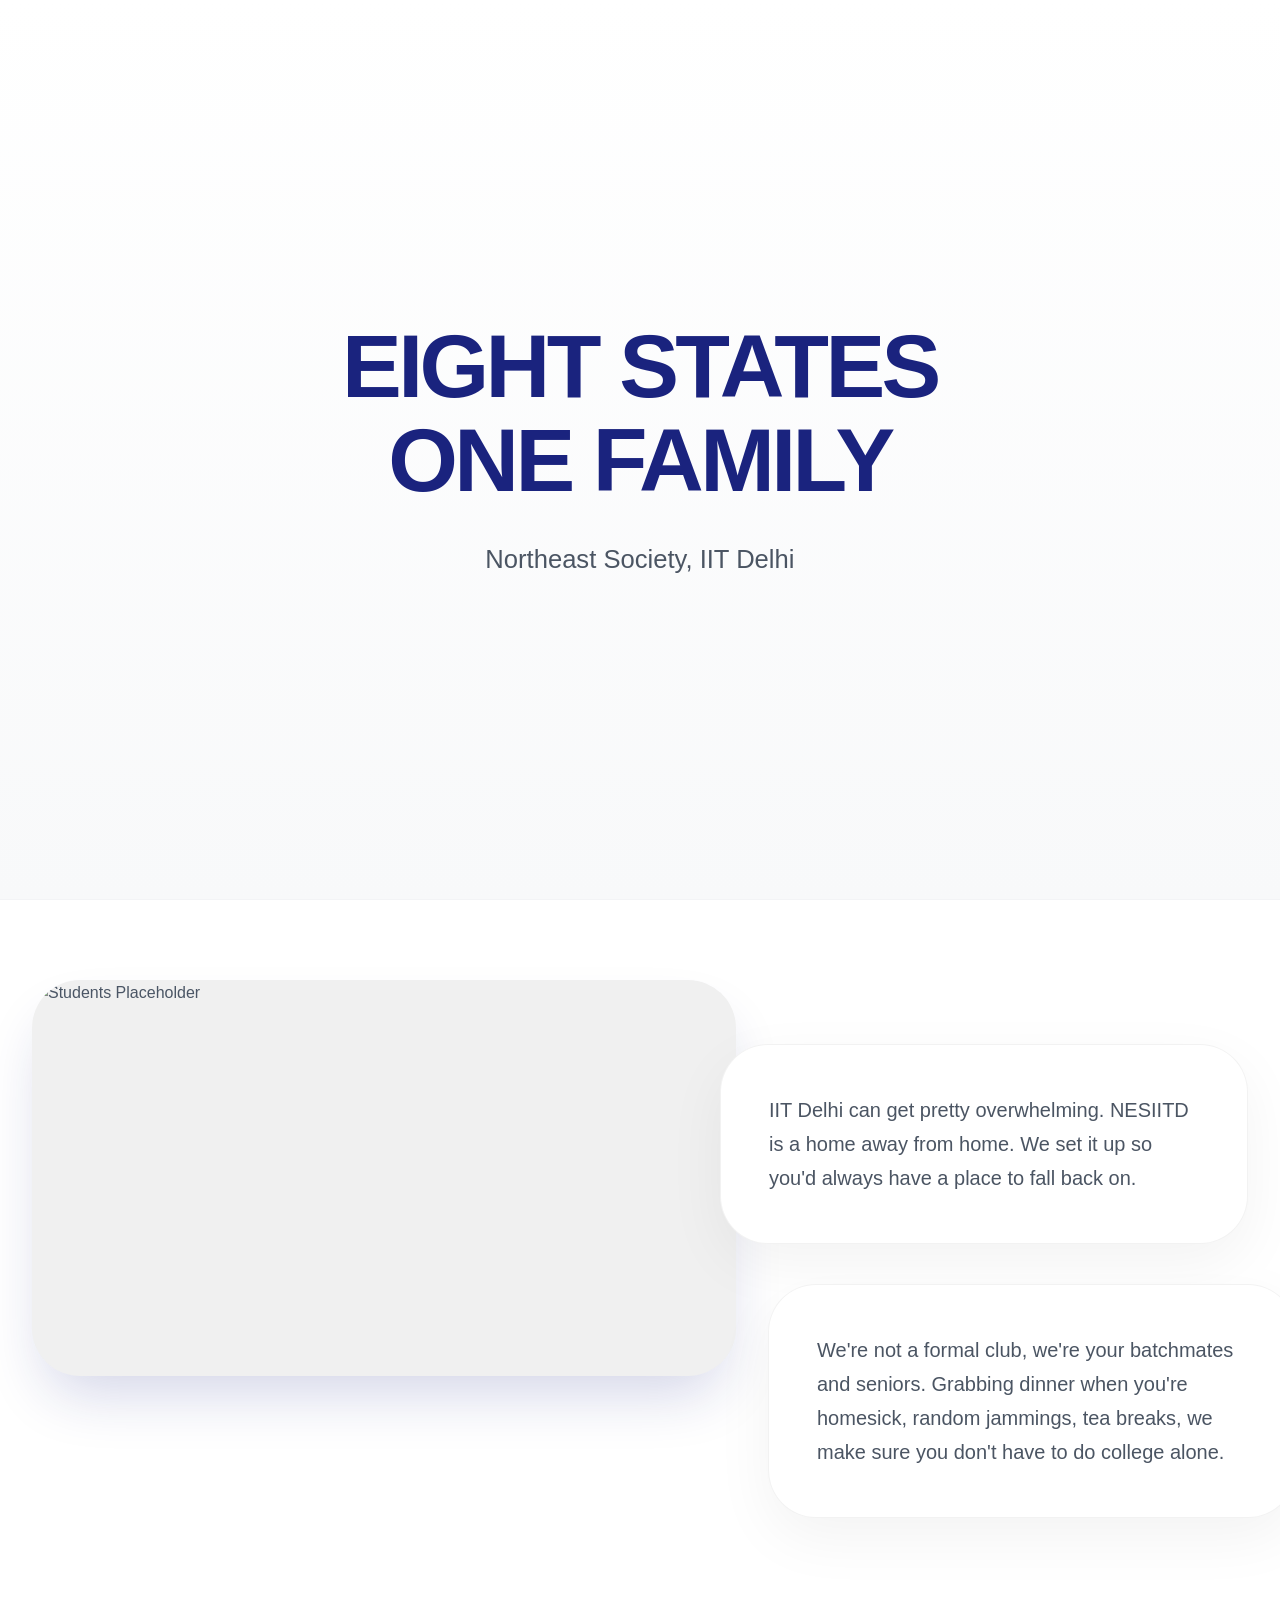
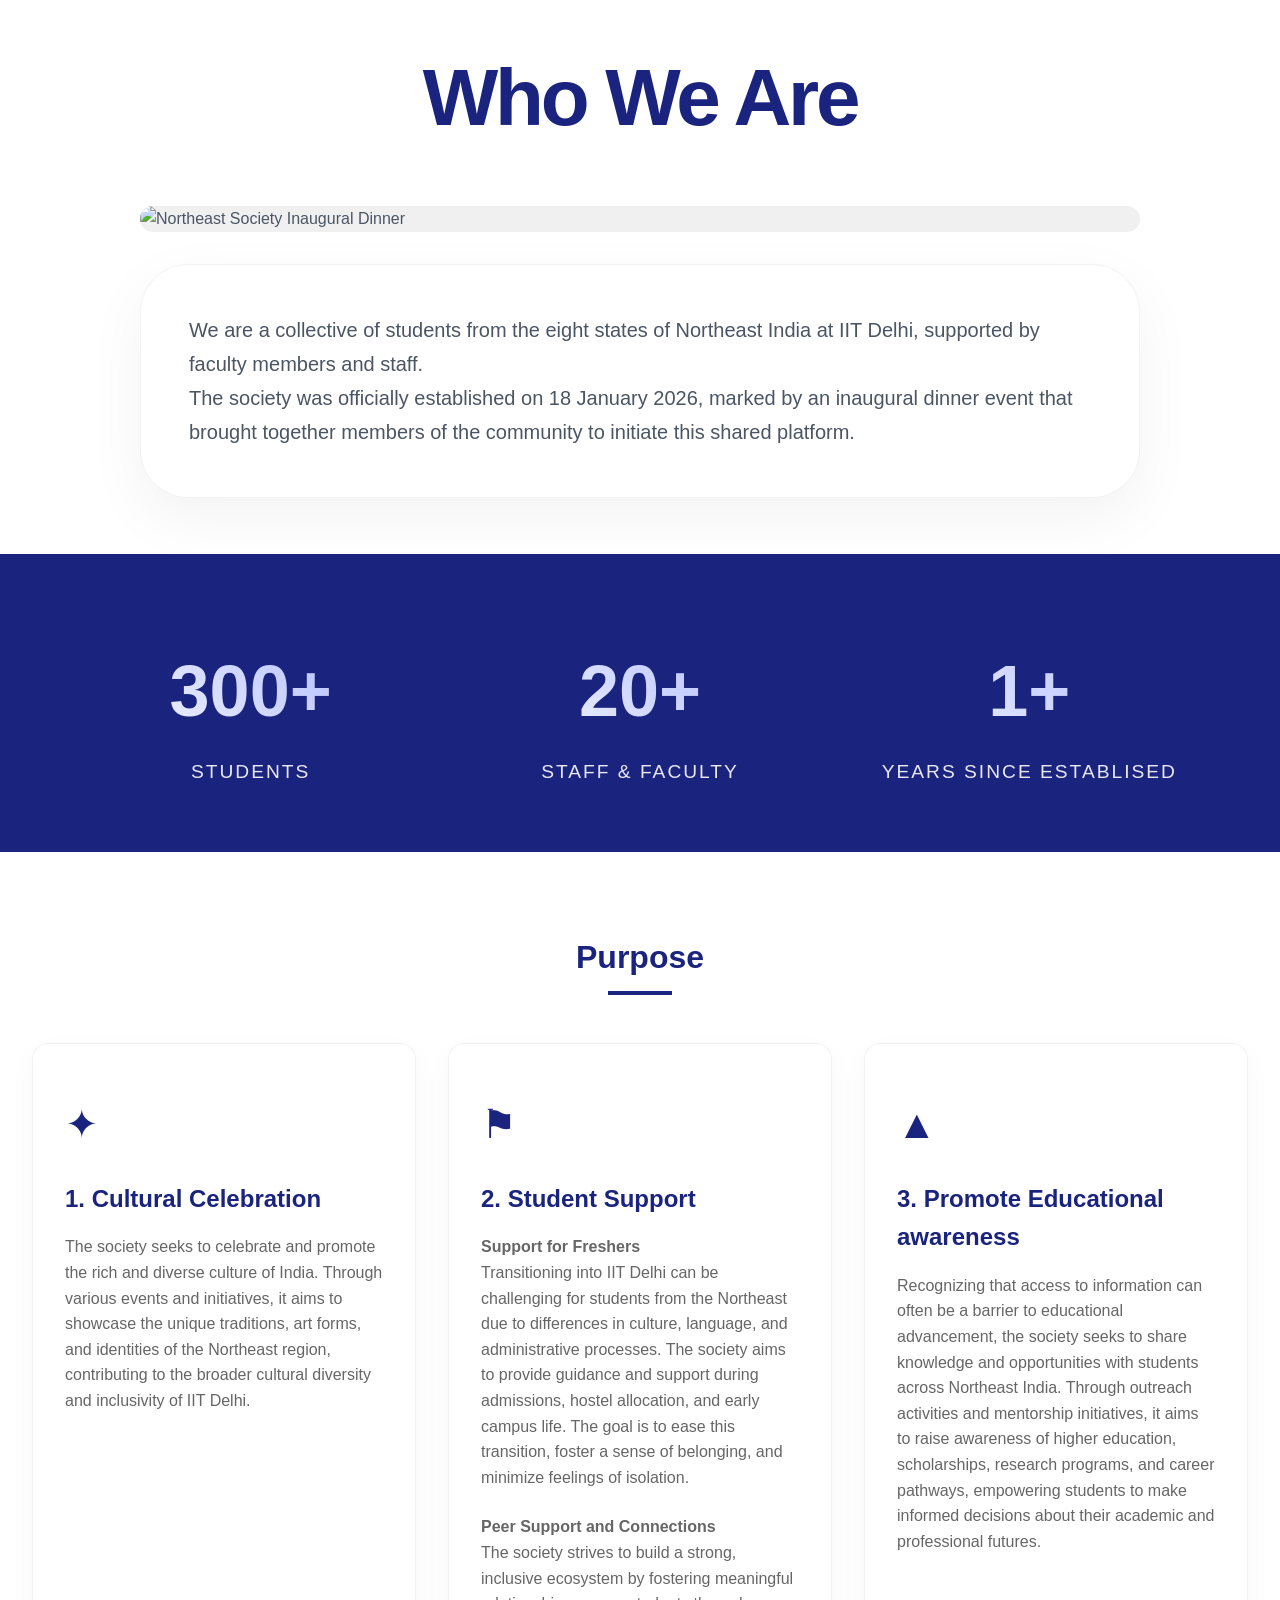
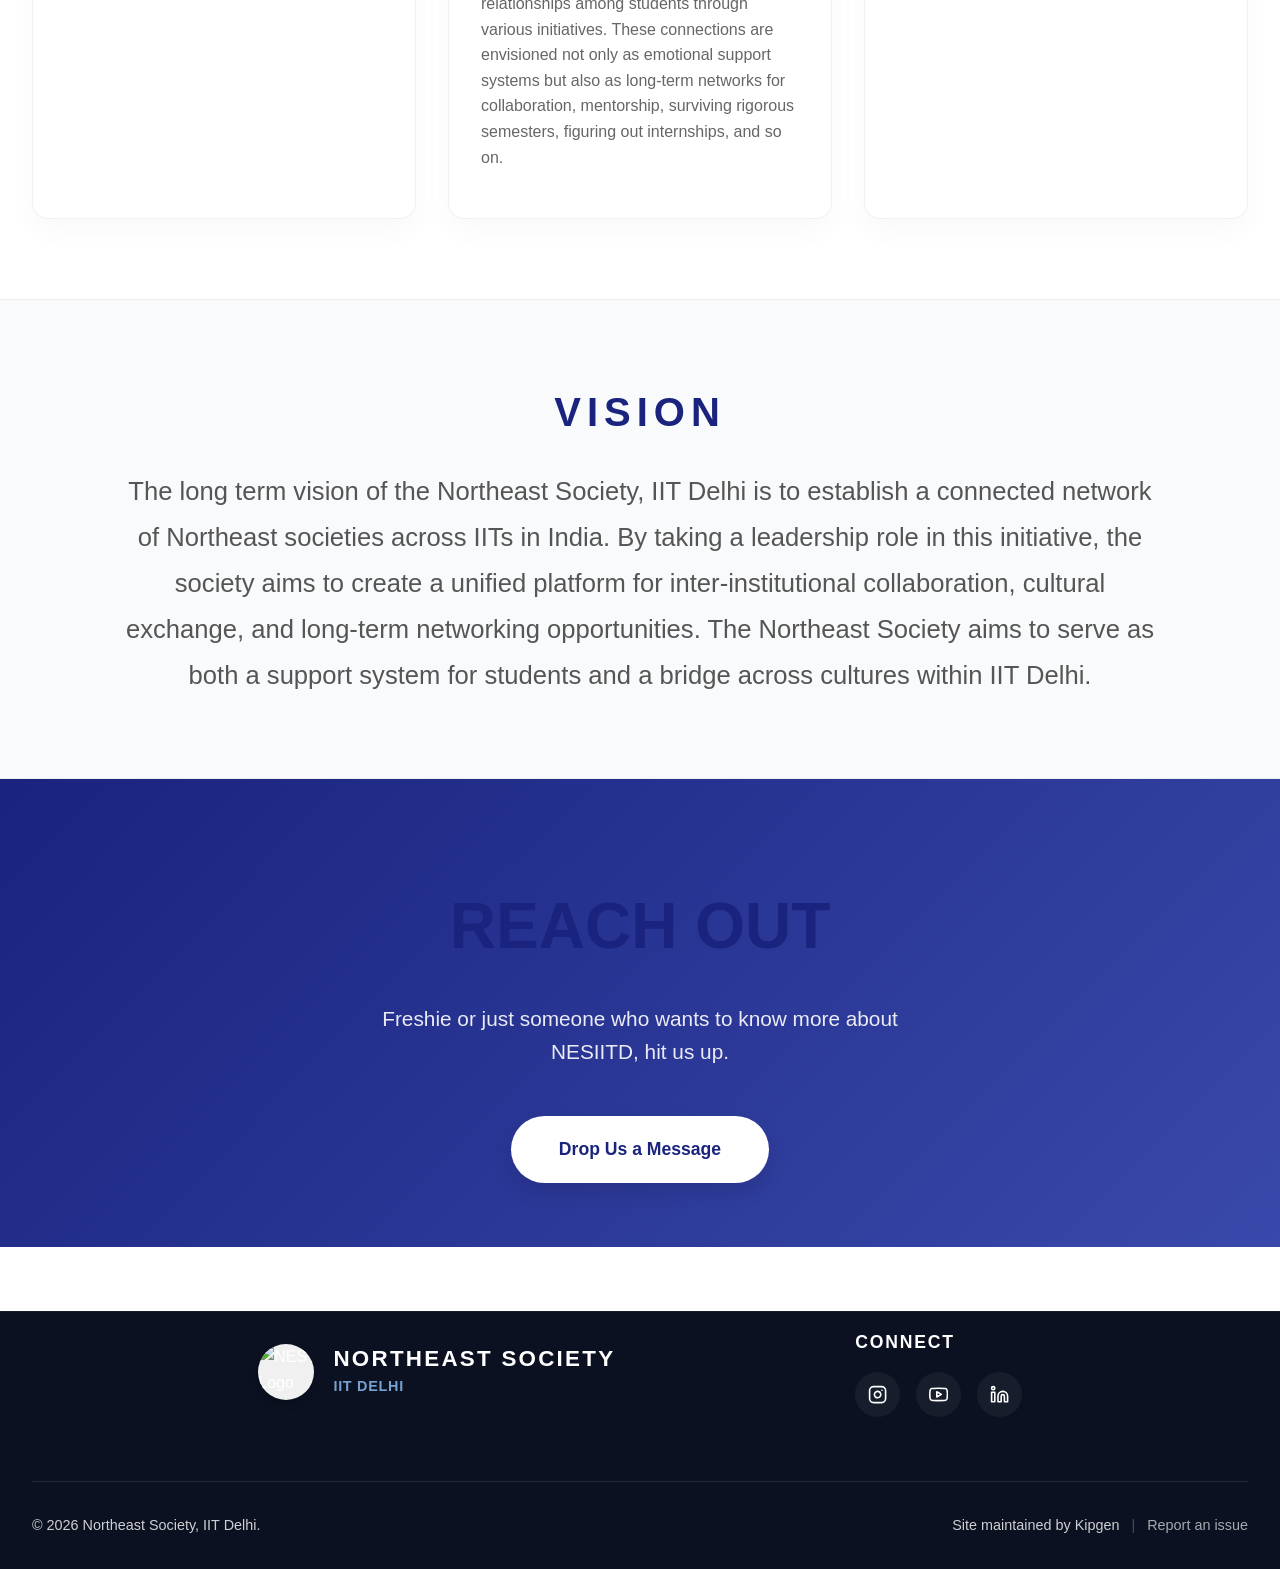
==== commit 07f59d1e: "v16" ====
--- a/about.html
+++ b/about.html
@@ -21,8 +21,8 @@
     <link rel="preconnect" href="https://fonts.googleapis.com">
     <link rel="preconnect" href="https://fonts.gstatic.com" crossorigin>
     <link href="https://fonts.googleapis.com/css2?family=Plus+Jakarta+Sans:wght@400;500;600;700;800;900&display=swap" rel="stylesheet">
-    <link rel="stylesheet" href="styles.css?v=14.0">
-    <link rel="stylesheet" href="about.css?v=14.0">
+    <link rel="stylesheet" href="styles.css?v=16.0">
+    <link rel="stylesheet" href="about.css?v=16.0">
 </head>
 <body> 
 
@@ -35,36 +35,42 @@
             </div>
         </section>
 
-        <section class="about-section heritage-gallery">
-            <h2 class="gallery-heading reveal-on-scroll">Who We Are</h2>
+<section class="about-section heritage-gallery">
             
-            <div class="gallery-container">
+            <div class="gallery-container top-row">
                 <div class="story-image reveal-on-scroll delay-1">
-                    <img src="https://res.cloudinary.com/dniy8inc1/image/upload/f_auto,q_auto:good/v1781931222/dinner_gphoto_jil2bp.jpg" alt="Northeast Society Inaugural Dinner" loading="lazy">
+                    <img src="https://res.cloudinary.com/dniy8inc1/image/upload/f_auto,q_auto:good/v1781931222/p22_uwu67s.jpg" alt="Students Placeholder" loading="lazy">
                 </div>
                 
                 <div class="story-content reveal-on-scroll delay-2">
                     <div class="narrative-block first">
-                        <p>IIT Delhi can be overwhelming at times. NESIITD is a home away from home. We set it up so you'd always have a place to fall back on.</p>
+                        <p>IIT Delhi can get pretty overwhelming. NESIITD is a home away from home. We set it up so you'd always have a place to fall back on.</p>
                     </div>
                     <div class="narrative-block second">
-                        <p>Not a formal club, we're your batchmates and seniors. Dinner when you're homesick, random jammings and teas, we make sure you don't have to do college alone.</p>
+                        <p>We're not a formal club, we're your batchmates and seniors. Grabbing dinner when you're homesick, random jammings, tea breaks, we make sure you don't have to do college alone.</p>
                     </div>
                 </div>
             </div>
+
+            <div class="gallery-container bottom-row reveal-on-scroll delay-3">
+                <h2 class="gallery-heading">Who We Are</h2>
+                
+                <div class="group-photo-wrapper">
+                    <img src="https://res.cloudinary.com/dniy8inc1/image/upload/f_auto,q_auto:good/v1781931222/dinner_gphoto_jil2bp.jpg" alt="Northeast Society Inaugural Dinner" loading="lazy">
+                    
+                    <div class="narrative-block image-description">
+                        <p>We are a collective of students from the eight states of Northeast India at IIT Delhi, supported by faculty members and staff.</p>
+                        <p class="spacing-top">The society was officially established on 18 January 2026, marked by an inaugural dinner event that brought together members of the community to initiate this shared platform.</p>
+                    </div>
+                </div>
+            </div>
+            
         </section>
-
-        <section class="about-section story-intro reveal-on-scroll">
-            <div class="intro-card reveal-on-scroll delay-1">
-                <p>We are a collective of students from the eight states of Northeast India at IIT Delhi, supported by faculty members and staff.</p>
-                <p>The society was officially established on 18 January 2026, marked by an inaugural dinner event that brought together members of the community to initiate this shared platform.</p>
-            </div>
-        </section>          
 
         <section class="stats-container">
             <div class="stats-grid">
                 <div class="stat-item">
-                    <h4>100+</h4>
+                    <h4>300+</h4>
                     <p>Students</p>
                 </div>
                 <div class="stat-item">
@@ -107,7 +113,7 @@
         <section class="roots-section reveal-on-scroll">
             <div class="roots-content">
                 <h2>Vision</h2>
-                <p>The vision of the Northeast Society, IIT Delhi is to establish a connected network of Northeast societies across IITs in India. By taking a leadership role in this initiative, the society aims to create a unified platform for inter-institutional collaboration, cultural exchange, and long-term networking opportunities. The Northeast Society aims to serve as both a support system for students and a bridge across cultures within IIT Delhi.</p>
+                <p>The long term vision of the Northeast Society, IIT Delhi is to establish a connected network of Northeast societies across IITs in India. By taking a leadership role in this initiative, the society aims to create a unified platform for inter-institutional collaboration, cultural exchange, and long-term networking opportunities. The Northeast Society aims to serve as both a support system for students and a bridge across cultures within IIT Delhi.</p>
             </div>
         </section>  
 
--- a/about.css
+++ b/about.css
@@ -109,25 +109,61 @@
     gap: 4rem;
 }
 
-.heritage-gallery .story-image {
-    width: 60%;
+.top-row {
+    margin-bottom: 6rem;
+}
+
+.bottom-row {
+    display: block; 
+}
+
+.group-photo-wrapper {
+    width: 100%;
+    max-width: 1000px;
+    margin: 0 auto;
     position: relative;
     z-index: 1;
 }
 
-.heritage-gallery .story-image img {
+.group-photo-wrapper img {
     width: 100%;
     height: auto;
     object-fit: cover;
     border-radius: 48px; 
     filter: saturate(110%);
     box-shadow: 0 30px 60px -15px rgba(26, 35, 126, 0.2);
+    margin-bottom: 0;
+    display: block;
+}
+
+.heritage-gallery .story-image {
+    width: 60%;
+    position: relative;
+    z-index: 1;
+}
+
+.heritage-gallery .story-image img {
+    width: 100%;
+    height: auto;
+    object-fit: cover;
+    border-radius: 48px; 
+    filter: saturate(110%);
+    box-shadow: 0 30px 60px -15px rgba(26, 35, 126, 0.2);
     position: relative;
     z-index: 1;
     margin-bottom: 0.5rem;
     transform: translateZ(0); 
     backface-visibility: hidden;
     will-change: transform;
+}
+
+.image-description {
+    margin-top: 2rem;
+    width: 100%;
+}
+
+.spacing-top {
+    margin-top: 1.5rem;
 }
 
 .heritage-gallery .story-content {
@@ -159,57 +195,10 @@
     width: 100%;
 }
 
-.story-intro {
-    background-color: #ffffff;
-    max-width: 100%; 
-    padding: 1rem 2rem 3rem 2rem; 
-    display: flex;
-    justify-content: center; 
-    align-items: center;
-    position: relative;
-    z-index: 5; 
-}
-
-.intro-card {
-    background: #ffffff;
-    padding: 4rem 3rem;
-    border-radius: 60px; 
-    box-shadow: 0 40px 100px -30px rgba(26, 35, 126, 0.1); 
-    border: 1px solid rgba(0, 0, 0, 0.05); 
-    max-width: 80rem; 
-    text-align: center;
-    overflow: hidden;
-    position: relative;
-}
-
-.intro-card::before {
-    content: '';
-    position: absolute;
-    top: 0;
-    left: 0;
-    width: 10px; 
-    height: 100%;
-    background-color: var(--accent); 
-    border-radius: 60px 0 0 60px;
-}
-
-.story-intro .intro-card p {
-    font-size: clamp(1.6rem, 3.5vw, 2.2rem); 
-    line-height: 1.4;
-    font-weight: 800;
-    color: var(--accent); 
-    margin-bottom: 2rem;
-    letter-spacing: -0.02em;
-}
-
-.story-intro .intro-card p:last-child {
-    margin-bottom: 0;
-}
-
 .stats-container {
     background-color: var(--accent);
-    padding: 7rem 2rem 4rem 2rem; 
-    margin-top: -3rem; 
+    padding: 5rem 2rem 4rem 2rem; 
+    margin-top: 0; 
     color: white;
     text-align: center;
     position: relative;
@@ -383,6 +372,9 @@
         flex-direction: column;
         gap: 0;
     }
+    .top-row {
+        margin-bottom: 4rem;
+    }
     .heritage-gallery .story-image,
     .heritage-gallery .story-content {
         width: 100%;
@@ -420,28 +412,13 @@
     .story-grid { grid-template-columns: 1fr; }
     .story-image { order: -1; }
     
-    .story-intro { 
-        padding: 0.5rem 1.5rem 1rem 1.5rem; 
-    }
-    
-    .intro-card {
-        padding: 2.5rem 1.5rem;
+    .group-photo-wrapper img {
         border-radius: 30px;
-    }
-    
-    .intro-card::before {
-        border-radius: 30px 0 0 30px;
-        width: 6px;
-    }
-    
-    .story-intro .intro-card p {
-        font-size: clamp(1.3rem, 4vw, 1.6rem); 
-        margin-bottom: 1.5rem;
     }
     
     .stats-container {
         padding: 4rem 1.5rem 2.5rem 1.5rem;
-        margin-top: -1rem; 
+        margin-top: 0; 
     }
     
     .stats-grid { gap: 2rem; }
